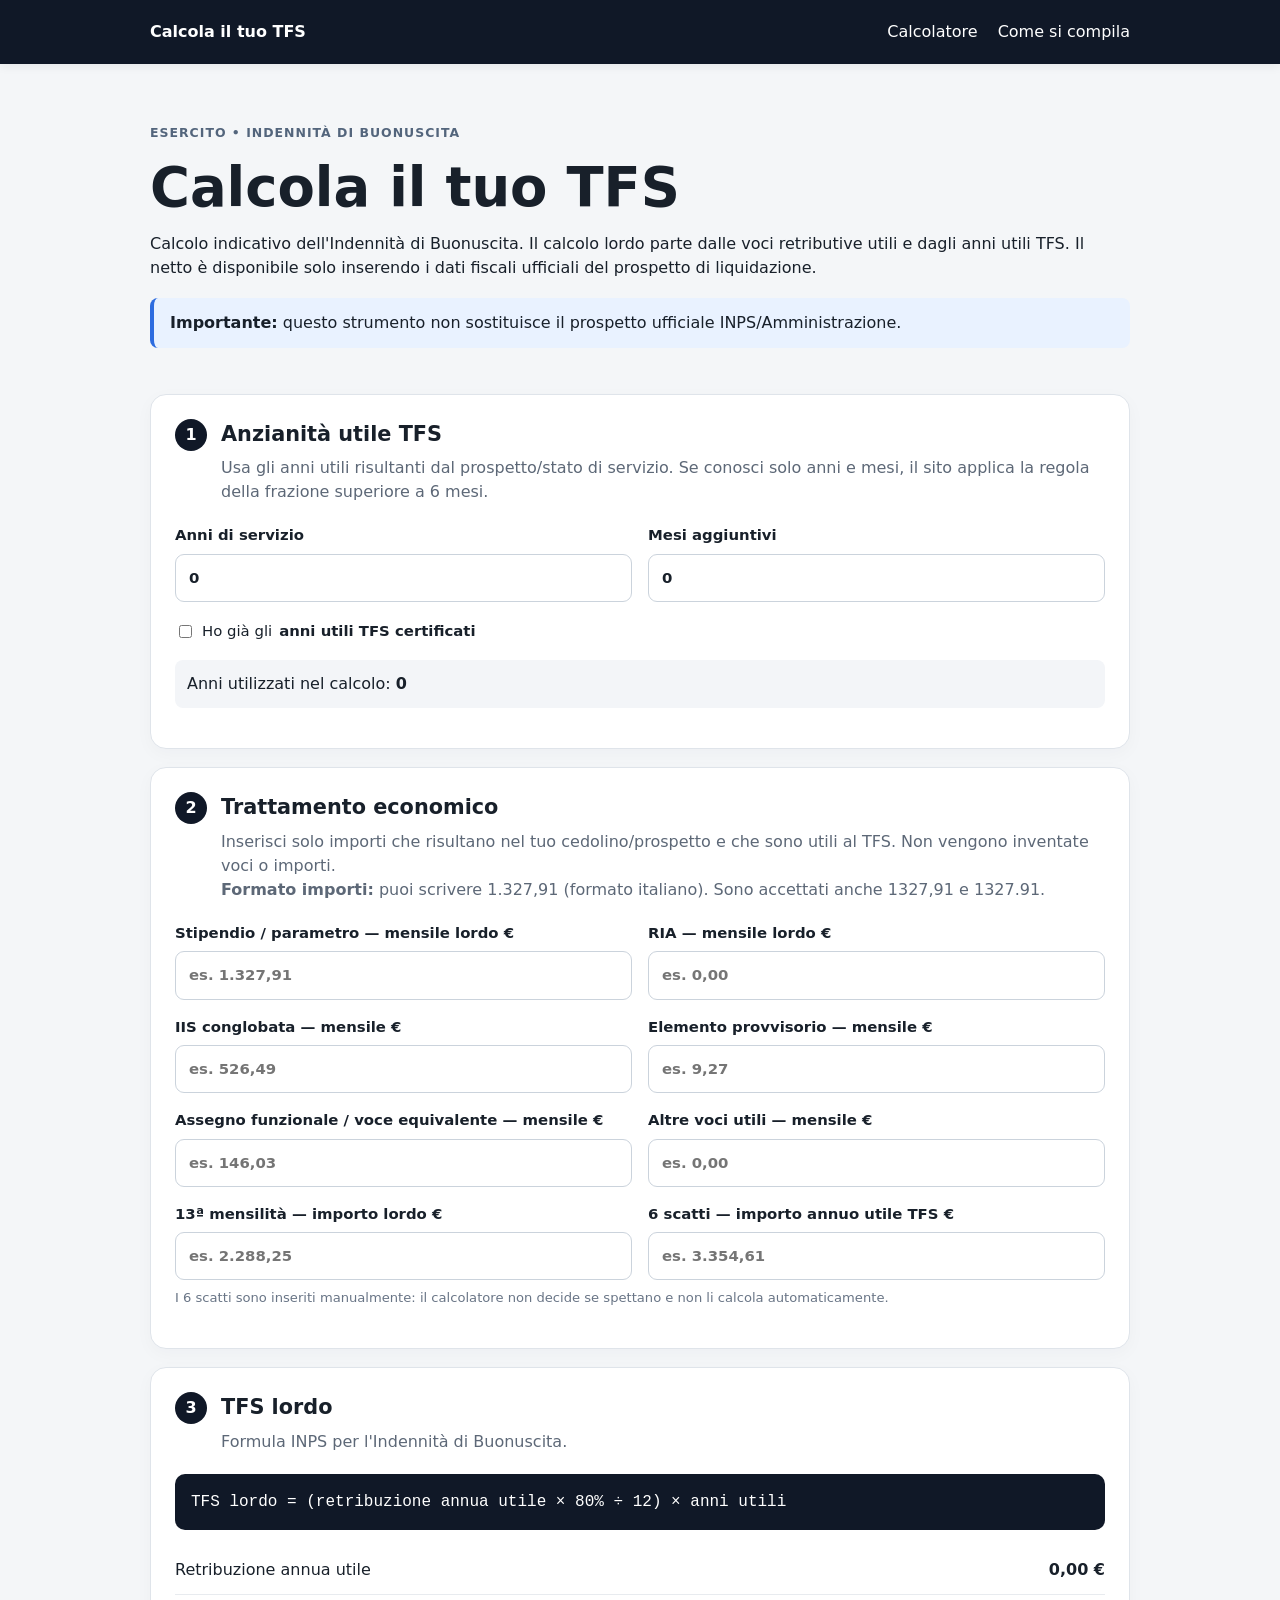
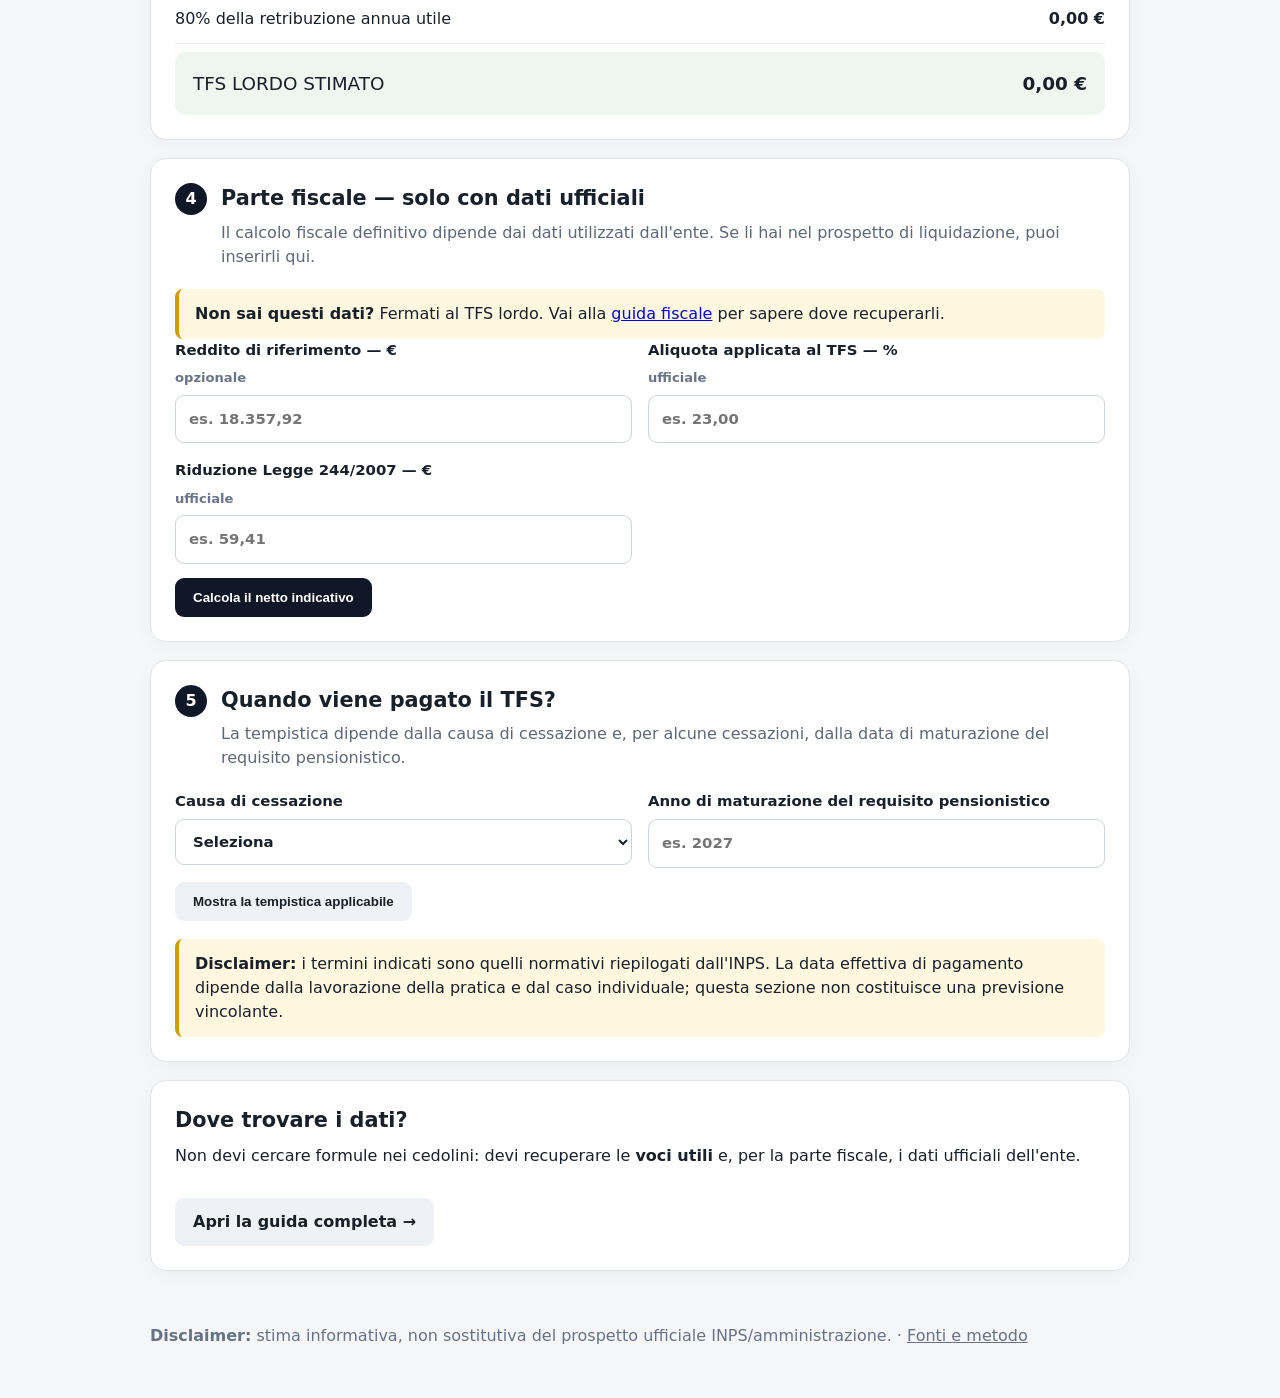
==== index.html @ 56df2dd1 "Add files via upload" ====
<!doctype html>
<html lang="it">
<head>
  <meta charset="utf-8">
  <meta name="viewport" content="width=device-width, initial-scale=1">
  <meta name="description" content="Calcolatore indicativo del TFS - Indennità di Buonuscita per il personale militare dell'Esercito Italiano.">
  <title>Calcola il tuo TFS</title>
  <link rel="stylesheet" href="css/style.css">
</head>
<body>
<header class="site-header">
  <div class="wrap">
    <a class="brand" href="index.html">Calcola il tuo TFS</a>
    <nav><a href="#calcolo">Calcolatore</a><a href="guida.html">Come si compila</a></nav>
  </div>
</header>

<main class="wrap">
  <section class="hero">
    <p class="eyebrow">Esercito • Indennità di Buonuscita</p>
    <h1>Calcola il tuo TFS</h1>
    <p>Calcolo indicativo dell'Indennità di Buonuscita. Il calcolo lordo parte dalle voci retributive utili e dagli anni utili TFS. Il netto è disponibile solo inserendo i dati fiscali ufficiali del prospetto di liquidazione.</p>
    <div class="notice"><strong>Importante:</strong> questo strumento non sostituisce il prospetto ufficiale INPS/Amministrazione.</div>
  </section>

  <section id="calcolo" class="card">
    <div class="section-title"><span>1</span><div><h2>Anzianità utile TFS</h2><p>Usa gli anni utili risultanti dal prospetto/stato di servizio. Se conosci solo anni e mesi, il sito applica la regola della frazione superiore a 6 mesi.</p></div></div>
    <div class="grid two">
      <label>Anni di servizio
        <input id="years" type="number" min="0" step="1" value="0">
      </label>
      <label>Mesi aggiuntivi
        <input id="months" type="number" min="0" max="11" step="1" value="0">
      </label>
    </div>
    <label class="check"><input id="certifiedToggle" type="checkbox"> Ho già gli <strong>anni utili TFS certificati</strong></label>
    <div id="certifiedBox" class="hidden">
      <label>Anni utili TFS certificati
        <input id="certifiedYears" type="number" min="1" step="1" placeholder="es. 27">
      </label>
    </div>
    <p class="result-line">Anni utilizzati nel calcolo: <strong id="usefulYears">0</strong></p>
  </section>

  <section class="card">
    <div class="section-title"><span>2</span><div><h2>Trattamento economico</h2><p>Inserisci solo importi che risultano nel tuo cedolino/prospetto e che sono utili al TFS. Non vengono inventate voci o importi.<br><strong>Formato importi:</strong> puoi scrivere 1.327,91 (formato italiano). Sono accettati anche 1327,91 e 1327.91.</p></div></div>
    <div class="grid two">
      <label>Stipendio / parametro — mensile lordo €
        <input id="salary" class="money-input" type="text" inputmode="decimal" autocomplete="off" value="" placeholder="es. 1.327,91">
      </label>
      <label>RIA — mensile lordo €
        <input id="ria" class="money-input" type="text" inputmode="decimal" autocomplete="off" value="" placeholder="es. 0,00">
      </label>
      <label>IIS conglobata — mensile €
        <input id="iis" class="money-input" type="text" inputmode="decimal" autocomplete="off" value="" placeholder="es. 526,49">
      </label>
      <label>Elemento provvisorio — mensile €
        <input id="temporary" class="money-input" type="text" inputmode="decimal" autocomplete="off" value="" placeholder="es. 9,27">
      </label>
      <label>Assegno funzionale / voce equivalente — mensile €
        <input id="functional" class="money-input" type="text" inputmode="decimal" autocomplete="off" value="" placeholder="es. 146,03">
      </label>
      <label>Altre voci utili — mensile €
        <input id="otherMonthly" class="money-input" type="text" inputmode="decimal" autocomplete="off" value="" placeholder="es. 0,00">
      </label>
      <label>13ª mensilità — importo lordo €
        <input id="thirteenth" class="money-input" type="text" inputmode="decimal" autocomplete="off" value="" placeholder="es. 2.288,25">
      </label>
      <label>6 scatti — importo annuo utile TFS €
        <input id="sixSteps" class="money-input" type="text" inputmode="decimal" autocomplete="off" value="" placeholder="es. 3.354,61">
      </label>
    </div>
    <p class="hint">I 6 scatti sono inseriti manualmente: il calcolatore non decide se spettano e non li calcola automaticamente.</p>
  </section>

  <section class="card calculation">
    <div class="section-title"><span>3</span><div><h2>TFS lordo</h2><p>Formula INPS per l'Indennità di Buonuscita.</p></div></div>
    <div class="formula">TFS lordo = (retribuzione annua utile × 80% ÷ 12) × anni utili</div>
    <div class="breakdown">
      <div><span>Retribuzione annua utile</span><strong id="annualUseful">€ 0,00</strong></div>
      <div><span>80% della retribuzione annua utile</span><strong id="base80">€ 0,00</strong></div>
      <div class="grand"><span>TFS LORDO STIMATO</span><strong id="grossTfs">€ 0,00</strong></div>
    </div>
  </section>

  <section class="card">
    <div class="section-title"><span>4</span><div><h2>Parte fiscale — solo con dati ufficiali</h2><p>Il calcolo fiscale definitivo dipende dai dati utilizzati dall'ente. Se li hai nel prospetto di liquidazione, puoi inserirli qui.</p></div></div>
    <div class="notice warning"><strong>Non sai questi dati?</strong> Fermati al TFS lordo. Vai alla <a href="guida.html#fiscale">guida fiscale</a> per sapere dove recuperarli.</div>
    <div class="grid two">
      <label>Reddito di riferimento — € <span class="optional">opzionale</span>
        <input id="referenceIncome" class="money-input" type="text" inputmode="decimal" autocomplete="off" placeholder="es. 18.357,92">
      </label>
      <label>Aliquota applicata al TFS — % <span class="optional">ufficiale</span>
        <input id="taxRate" type="text" inputmode="decimal" autocomplete="off" placeholder="es. 23,00">
      </label>
      <label>Riduzione Legge 244/2007 — € <span class="optional">ufficiale</span>
        <input id="law244" class="money-input" type="text" inputmode="decimal" autocomplete="off" placeholder="es. 59,41">
      </label>
    </div>
    <button id="calculateTax" class="button">Calcola il netto indicativo</button>
    <div id="taxResult" class="tax-result hidden"></div>
  </section>

  <section class="card" id="tempi">
    <div class="section-title"><span>5</span><div><h2>Quando viene pagato il TFS?</h2><p>La tempistica dipende dalla causa di cessazione e, per alcune cessazioni, dalla data di maturazione del requisito pensionistico.</p></div></div>
    <div class="grid two">
      <label>Causa di cessazione
        <select id="cessationReason">
          <option value="">Seleziona</option>
          <option value="inability_death">Inabilità / decesso</option>
          <option value="age_service">Limite di età / anzianità massima di servizio / risoluzione unilaterale per pensione anticipata</option>
          <option value="fixed_term">Scadenza contratto a tempo determinato</option>
          <option value="other">Dimissioni / licenziamento / destituzione / altri casi</option>
        </select>
      </label>
      <label>Anno di maturazione del requisito pensionistico
        <input id="pensionYear" type="number" min="1900" max="2100" step="1" placeholder="es. 2027">
      </label>
    </div>
    <button id="calculateTiming" class="button secondary">Mostra la tempistica applicabile</button>
    <div id="timingResult" class="tax-result hidden"></div>
    <div class="notice warning"><strong>Disclaimer:</strong> i termini indicati sono quelli normativi riepilogati dall'INPS. La data effettiva di pagamento dipende dalla lavorazione della pratica e dal caso individuale; questa sezione non costituisce una previsione vincolante.</div>
  </section>

  <section class="card">
    <h2>Dove trovare i dati?</h2>
    <p>Non devi cercare formule nei cedolini: devi recuperare le <strong>voci utili</strong> e, per la parte fiscale, i dati ufficiali dell'ente.</p>
    <a class="button secondary" href="guida.html">Apri la guida completa →</a>
  </section>
</main>

<footer><div class="wrap"><strong>Disclaimer:</strong> stima informativa, non sostitutiva del prospetto ufficiale INPS/amministrazione. · <a href="guida.html">Fonti e metodo</a></div></footer>
<script src="js/app.js"></script>
</body>
</html>
---- css/style.css ----
*{box-sizing:border-box}body{margin:0;font-family:Inter,system-ui,-apple-system,BlinkMacSystemFont,"Segoe UI",sans-serif;background:#f4f6f8;color:#18202a;line-height:1.5}.wrap{width:min(100% - 32px,980px);margin:auto}.site-header{background:#101827;color:#fff;position:sticky;top:0;z-index:10;box-shadow:0 2px 10px #0001}.site-header .wrap{display:flex;justify-content:space-between;align-items:center;min-height:64px}.brand{font-weight:800;color:#fff;text-decoration:none}.site-header nav{display:flex;gap:20px}.site-header a{color:#fff;text-decoration:none}.hero{padding:52px 0 28px}.hero.compact{padding-bottom:20px}.eyebrow{text-transform:uppercase;letter-spacing:.08em;font-size:.78rem;font-weight:800;color:#53657c}h1{font-size:clamp(2rem,6vw,3.4rem);line-height:1.05;margin:.3rem 0 1rem}h2{margin:0 0 .4rem;font-size:1.3rem}p{margin:.5rem 0 1rem}.notice{background:#e9f2ff;border-left:4px solid #2d6cdf;padding:13px 16px;border-radius:8px;margin-top:18px}.notice.warning{background:#fff7df;border-left-color:#d39b00}.card{background:#fff;border:1px solid #dfe4ea;border-radius:16px;padding:24px;margin:18px 0;box-shadow:0 5px 18px #17203308}.section-title{display:flex;gap:14px;align-items:flex-start;margin-bottom:20px}.section-title>span{display:grid;place-items:center;width:32px;height:32px;border-radius:50%;background:#101827;color:#fff;font-weight:800;flex:0 0 auto}.section-title p{color:#5d6877;margin:0}.grid{display:grid;gap:16px}.grid.two{grid-template-columns:repeat(2,minmax(0,1fr))}@media(max-width:680px){.grid.two{grid-template-columns:1fr}.site-header nav{gap:10px;font-size:.9rem}.card{padding:18px}}label{display:flex;flex-direction:column;gap:7px;font-weight:700;font-size:.93rem}input{width:100%;padding:12px 13px;border:1px solid #cbd3dc;border-radius:9px;font:inherit;background:#fff;color:#18202a}input:focus{outline:2px solid #8eb6ff;border-color:#4c82e8}.check{flex-direction:row;align-items:center;margin:18px 0;font-weight:500}.check input{width:auto}.hidden{display:none}.result-line{background:#f3f5f8;padding:12px;border-radius:8px}.hint,.optional{font-size:.82rem;color:#697586}.formula{font-family:ui-monospace,SFMono-Regular,Menlo,monospace;background:#101827;color:#fff;border-radius:10px;padding:16px;margin:16px 0;overflow:auto}.breakdown>div{display:flex;justify-content:space-between;gap:20px;padding:12px 0;border-bottom:1px solid #e8ebef}.breakdown .grand{font-size:1.15rem;border-bottom:0;margin-top:8px;padding:18px;background:#eef6ef;border-radius:10px}.button{display:inline-block;border:0;border-radius:9px;background:#101827;color:#fff;padding:12px 18px;font-weight:800;cursor:pointer;text-decoration:none;margin-top:14px}.button.secondary{background:#eef1f5;color:#18202a}.tax-result{margin-top:20px;border:1px solid #cfd8e3;border-radius:12px;padding:18px;background:#f8fafc}.tax-result .net{font-size:1.5rem;font-weight:900;margin-top:10px}.table-wrap{overflow-x:auto}table{width:100%;border-collapse:collapse;margin:15px 0}th,td{text-align:left;padding:11px;border-bottom:1px solid #e4e8ed;vertical-align:top}th{background:#f4f6f8}li{margin:.45rem 0}.sources a{overflow-wrap:anywhere}footer{padding:35px 0 50px;color:#667384}footer a{color:inherit}

select{width:100%;padding:12px 13px;border:1px solid #cbd3dc;border-radius:9px;font:inherit;background:#fff;color:#18202a}select:focus{outline:2px solid #8eb6ff;border-color:#4c82e8}
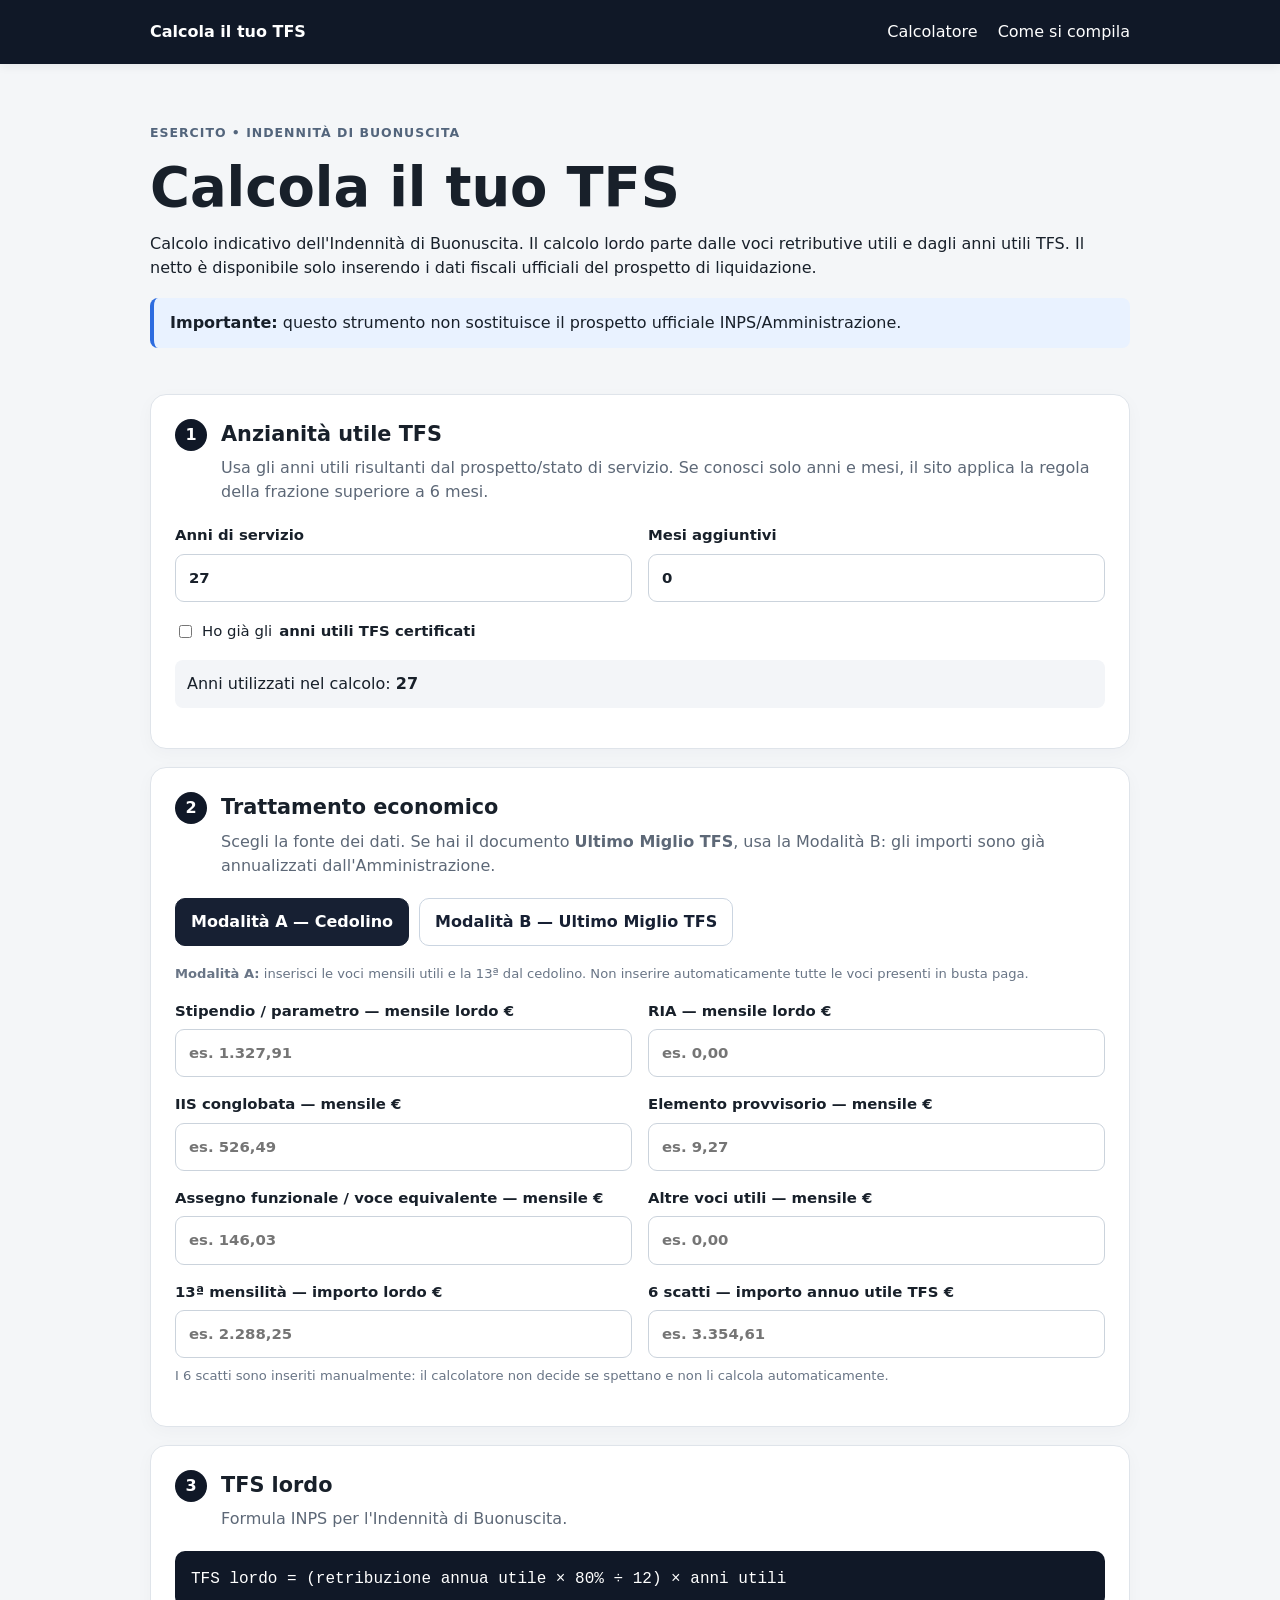
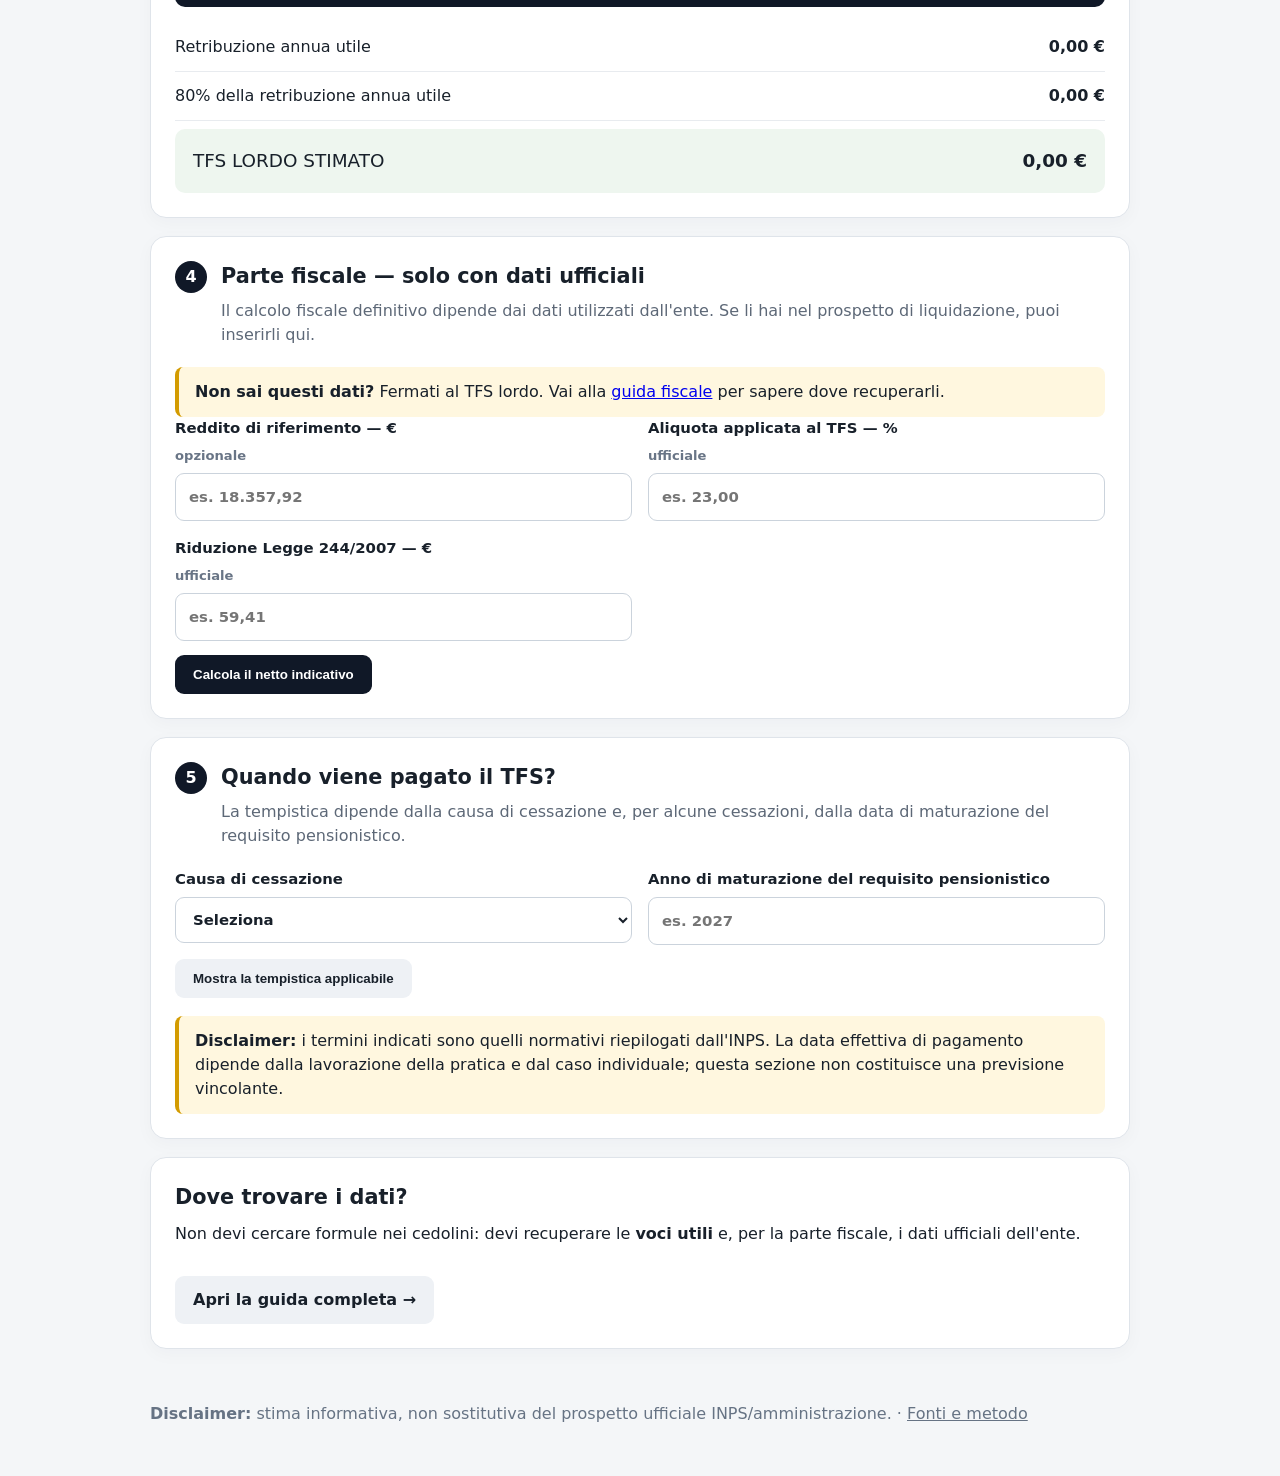
==== commit d96ebc4d: "Add files via upload" ====
--- a/index.html
+++ b/index.html
@@ -27,7 +27,7 @@
     <div class="section-title"><span>1</span><div><h2>Anzianità utile TFS</h2><p>Usa gli anni utili risultanti dal prospetto/stato di servizio. Se conosci solo anni e mesi, il sito applica la regola della frazione superiore a 6 mesi.</p></div></div>
     <div class="grid two">
       <label>Anni di servizio
-        <input id="years" type="number" min="0" step="1" value="0">
+        <input id="years" type="number" min="0" step="1" value="27">
       </label>
       <label>Mesi aggiuntivi
         <input id="months" type="number" min="0" max="11" step="1" value="0">
@@ -43,34 +43,65 @@
   </section>
 
   <section class="card">
-    <div class="section-title"><span>2</span><div><h2>Trattamento economico</h2><p>Inserisci solo importi che risultano nel tuo cedolino/prospetto e che sono utili al TFS. Non vengono inventate voci o importi.<br><strong>Formato importi:</strong> puoi scrivere 1.327,91 (formato italiano). Sono accettati anche 1327,91 e 1327.91.</p></div></div>
-    <div class="grid two">
-      <label>Stipendio / parametro — mensile lordo €
-        <input id="salary" class="money-input" type="text" inputmode="decimal" autocomplete="off" value="" placeholder="es. 1.327,91">
-      </label>
-      <label>RIA — mensile lordo €
-        <input id="ria" class="money-input" type="text" inputmode="decimal" autocomplete="off" value="" placeholder="es. 0,00">
-      </label>
-      <label>IIS conglobata — mensile €
-        <input id="iis" class="money-input" type="text" inputmode="decimal" autocomplete="off" value="" placeholder="es. 526,49">
-      </label>
-      <label>Elemento provvisorio — mensile €
-        <input id="temporary" class="money-input" type="text" inputmode="decimal" autocomplete="off" value="" placeholder="es. 9,27">
-      </label>
-      <label>Assegno funzionale / voce equivalente — mensile €
-        <input id="functional" class="money-input" type="text" inputmode="decimal" autocomplete="off" value="" placeholder="es. 146,03">
-      </label>
-      <label>Altre voci utili — mensile €
-        <input id="otherMonthly" class="money-input" type="text" inputmode="decimal" autocomplete="off" value="" placeholder="es. 0,00">
-      </label>
-      <label>13ª mensilità — importo lordo €
-        <input id="thirteenth" class="money-input" type="text" inputmode="decimal" autocomplete="off" value="" placeholder="es. 2.288,25">
-      </label>
-      <label>6 scatti — importo annuo utile TFS €
-        <input id="sixSteps" class="money-input" type="text" inputmode="decimal" autocomplete="off" value="" placeholder="es. 3.354,61">
-      </label>
+    <div class="section-title"><span>2</span><div><h2>Trattamento economico</h2><p>Scegli la fonte dei dati. Se hai il documento <strong>Ultimo Miglio TFS</strong>, usa la Modalità B: gli importi sono già annualizzati dall'Amministrazione.</p></div></div>
+
+    <div class="mode-switch" role="group" aria-label="Modalità di inserimento">
+      <button type="button" id="modeCedolino" class="mode-button active">Modalità A — Cedolino</button>
+      <button type="button" id="modeUltimoMiglio" class="mode-button">Modalità B — Ultimo Miglio TFS</button>
     </div>
-    <p class="hint">I 6 scatti sono inseriti manualmente: il calcolatore non decide se spettano e non li calcola automaticamente.</p>
+
+    <div id="modeA">
+      <p class="hint"><strong>Modalità A:</strong> inserisci le voci mensili utili e la 13ª dal cedolino. Non inserire automaticamente tutte le voci presenti in busta paga.</p>
+      <div class="grid two">
+        <label>Stipendio / parametro — mensile lordo €
+          <input id="salary" class="money-input" type="text" inputmode="decimal" autocomplete="off" value="" placeholder="es. 1.327,91">
+        </label>
+        <label>RIA — mensile lordo €
+          <input id="ria" class="money-input" type="text" inputmode="decimal" autocomplete="off" value="" placeholder="es. 0,00">
+        </label>
+        <label>IIS conglobata — mensile €
+          <input id="iis" class="money-input" type="text" inputmode="decimal" autocomplete="off" value="" placeholder="es. 526,49">
+        </label>
+        <label>Elemento provvisorio — mensile €
+          <input id="temporary" class="money-input" type="text" inputmode="decimal" autocomplete="off" value="" placeholder="es. 9,27">
+        </label>
+        <label>Assegno funzionale / voce equivalente — mensile €
+          <input id="functional" class="money-input" type="text" inputmode="decimal" autocomplete="off" value="" placeholder="es. 146,03">
+        </label>
+        <label>Altre voci utili — mensile €
+          <input id="otherMonthly" class="money-input" type="text" inputmode="decimal" autocomplete="off" value="" placeholder="es. 0,00">
+        </label>
+        <label>13ª mensilità — importo lordo €
+          <input id="thirteenth" class="money-input" type="text" inputmode="decimal" autocomplete="off" value="" placeholder="es. 2.288,25">
+        </label>
+        <label>6 scatti — importo annuo utile TFS €
+          <input id="sixSteps" class="money-input" type="text" inputmode="decimal" autocomplete="off" value="" placeholder="es. 3.354,61">
+        </label>
+      </div>
+      <p class="hint">I 6 scatti sono inseriti manualmente: il calcolatore non decide se spettano e non li calcola automaticamente.</p>
+    </div>
+
+    <div id="modeB" class="hidden">
+      <div class="notice"><strong>Modalità B — Ultimo Miglio TFS:</strong> usa gli importi annualizzati riportati nel documento INPS/Amministrazione. Per il personale statale ex ENPAS, la procedura INPS acquisisce la retribuzione utile <strong>senza la tredicesima</strong> e il gestionale TFS la calcola automaticamente.</div>
+      <div class="grid two">
+        <label>Trattamento stipendiale art. 2 — annuo €
+          <input id="umSalary" class="money-input" type="text" inputmode="decimal" autocomplete="off" placeholder="es. 22.252,73">
+        </label>
+        <label>Anticipazione benefici futuri art. 1 — annuo €
+          <input id="umBenefits" class="money-input" type="text" inputmode="decimal" autocomplete="off" placeholder="es. 111,26">
+        </label>
+        <label>Assegno funzionale DPR 52/2009 art. 8 — annuo €
+          <input id="umFunctional" class="money-input" type="text" inputmode="decimal" autocomplete="off" placeholder="es. 1.740,40">
+        </label>
+        <label>Altre voci utili TFS — annue €
+          <input id="umOther" class="money-input" type="text" inputmode="decimal" autocomplete="off" placeholder="es. 0,00">
+        </label>
+        <label>6 scatti — importo annuo utile TFS €
+          <input id="umSixSteps" class="money-input" type="text" inputmode="decimal" autocomplete="off" placeholder="es. 0,00">
+        </label>
+      </div>
+      <p class="hint">La 13ª non va inserita qui se stai copiando un Ultimo Miglio ex ENPAS: il sistema INPS la considera separatamente. Il calcolatore la stima come 1/12 del “Trattamento stipendiale art. 2” per rendere leggibile il calcolo; il dato ufficiale di liquidazione resta prevalente.</p>
+    </div>
   </section>
 
   <section class="card calculation">
--- a/css/style.css
+++ b/css/style.css
@@ -1,3 +1,8 @@
 *{box-sizing:border-box}body{margin:0;font-family:Inter,system-ui,-apple-system,BlinkMacSystemFont,"Segoe UI",sans-serif;background:#f4f6f8;color:#18202a;line-height:1.5}.wrap{width:min(100% - 32px,980px);margin:auto}.site-header{background:#101827;color:#fff;position:sticky;top:0;z-index:10;box-shadow:0 2px 10px #0001}.site-header .wrap{display:flex;justify-content:space-between;align-items:center;min-height:64px}.brand{font-weight:800;color:#fff;text-decoration:none}.site-header nav{display:flex;gap:20px}.site-header a{color:#fff;text-decoration:none}.hero{padding:52px 0 28px}.hero.compact{padding-bottom:20px}.eyebrow{text-transform:uppercase;letter-spacing:.08em;font-size:.78rem;font-weight:800;color:#53657c}h1{font-size:clamp(2rem,6vw,3.4rem);line-height:1.05;margin:.3rem 0 1rem}h2{margin:0 0 .4rem;font-size:1.3rem}p{margin:.5rem 0 1rem}.notice{background:#e9f2ff;border-left:4px solid #2d6cdf;padding:13px 16px;border-radius:8px;margin-top:18px}.notice.warning{background:#fff7df;border-left-color:#d39b00}.card{background:#fff;border:1px solid #dfe4ea;border-radius:16px;padding:24px;margin:18px 0;box-shadow:0 5px 18px #17203308}.section-title{display:flex;gap:14px;align-items:flex-start;margin-bottom:20px}.section-title>span{display:grid;place-items:center;width:32px;height:32px;border-radius:50%;background:#101827;color:#fff;font-weight:800;flex:0 0 auto}.section-title p{color:#5d6877;margin:0}.grid{display:grid;gap:16px}.grid.two{grid-template-columns:repeat(2,minmax(0,1fr))}@media(max-width:680px){.grid.two{grid-template-columns:1fr}.site-header nav{gap:10px;font-size:.9rem}.card{padding:18px}}label{display:flex;flex-direction:column;gap:7px;font-weight:700;font-size:.93rem}input{width:100%;padding:12px 13px;border:1px solid #cbd3dc;border-radius:9px;font:inherit;background:#fff;color:#18202a}input:focus{outline:2px solid #8eb6ff;border-color:#4c82e8}.check{flex-direction:row;align-items:center;margin:18px 0;font-weight:500}.check input{width:auto}.hidden{display:none}.result-line{background:#f3f5f8;padding:12px;border-radius:8px}.hint,.optional{font-size:.82rem;color:#697586}.formula{font-family:ui-monospace,SFMono-Regular,Menlo,monospace;background:#101827;color:#fff;border-radius:10px;padding:16px;margin:16px 0;overflow:auto}.breakdown>div{display:flex;justify-content:space-between;gap:20px;padding:12px 0;border-bottom:1px solid #e8ebef}.breakdown .grand{font-size:1.15rem;border-bottom:0;margin-top:8px;padding:18px;background:#eef6ef;border-radius:10px}.button{display:inline-block;border:0;border-radius:9px;background:#101827;color:#fff;padding:12px 18px;font-weight:800;cursor:pointer;text-decoration:none;margin-top:14px}.button.secondary{background:#eef1f5;color:#18202a}.tax-result{margin-top:20px;border:1px solid #cfd8e3;border-radius:12px;padding:18px;background:#f8fafc}.tax-result .net{font-size:1.5rem;font-weight:900;margin-top:10px}.table-wrap{overflow-x:auto}table{width:100%;border-collapse:collapse;margin:15px 0}th,td{text-align:left;padding:11px;border-bottom:1px solid #e4e8ed;vertical-align:top}th{background:#f4f6f8}li{margin:.45rem 0}.sources a{overflow-wrap:anywhere}footer{padding:35px 0 50px;color:#667384}footer a{color:inherit}
 
 select{width:100%;padding:12px 13px;border:1px solid #cbd3dc;border-radius:9px;font:inherit;background:#fff;color:#18202a}select:focus{outline:2px solid #8eb6ff;border-color:#4c82e8}
+
+.mode-switch{display:flex;gap:10px;flex-wrap:wrap;margin:0 0 18px}
+.mode-button{border:1px solid #cbd5e1;background:#fff;color:#172033;border-radius:10px;padding:11px 15px;font:inherit;font-weight:700;cursor:pointer}
+.mode-button.active{background:#172033;color:#fff;border-color:#172033}
+.mode-button:hover{filter:brightness(.97)}
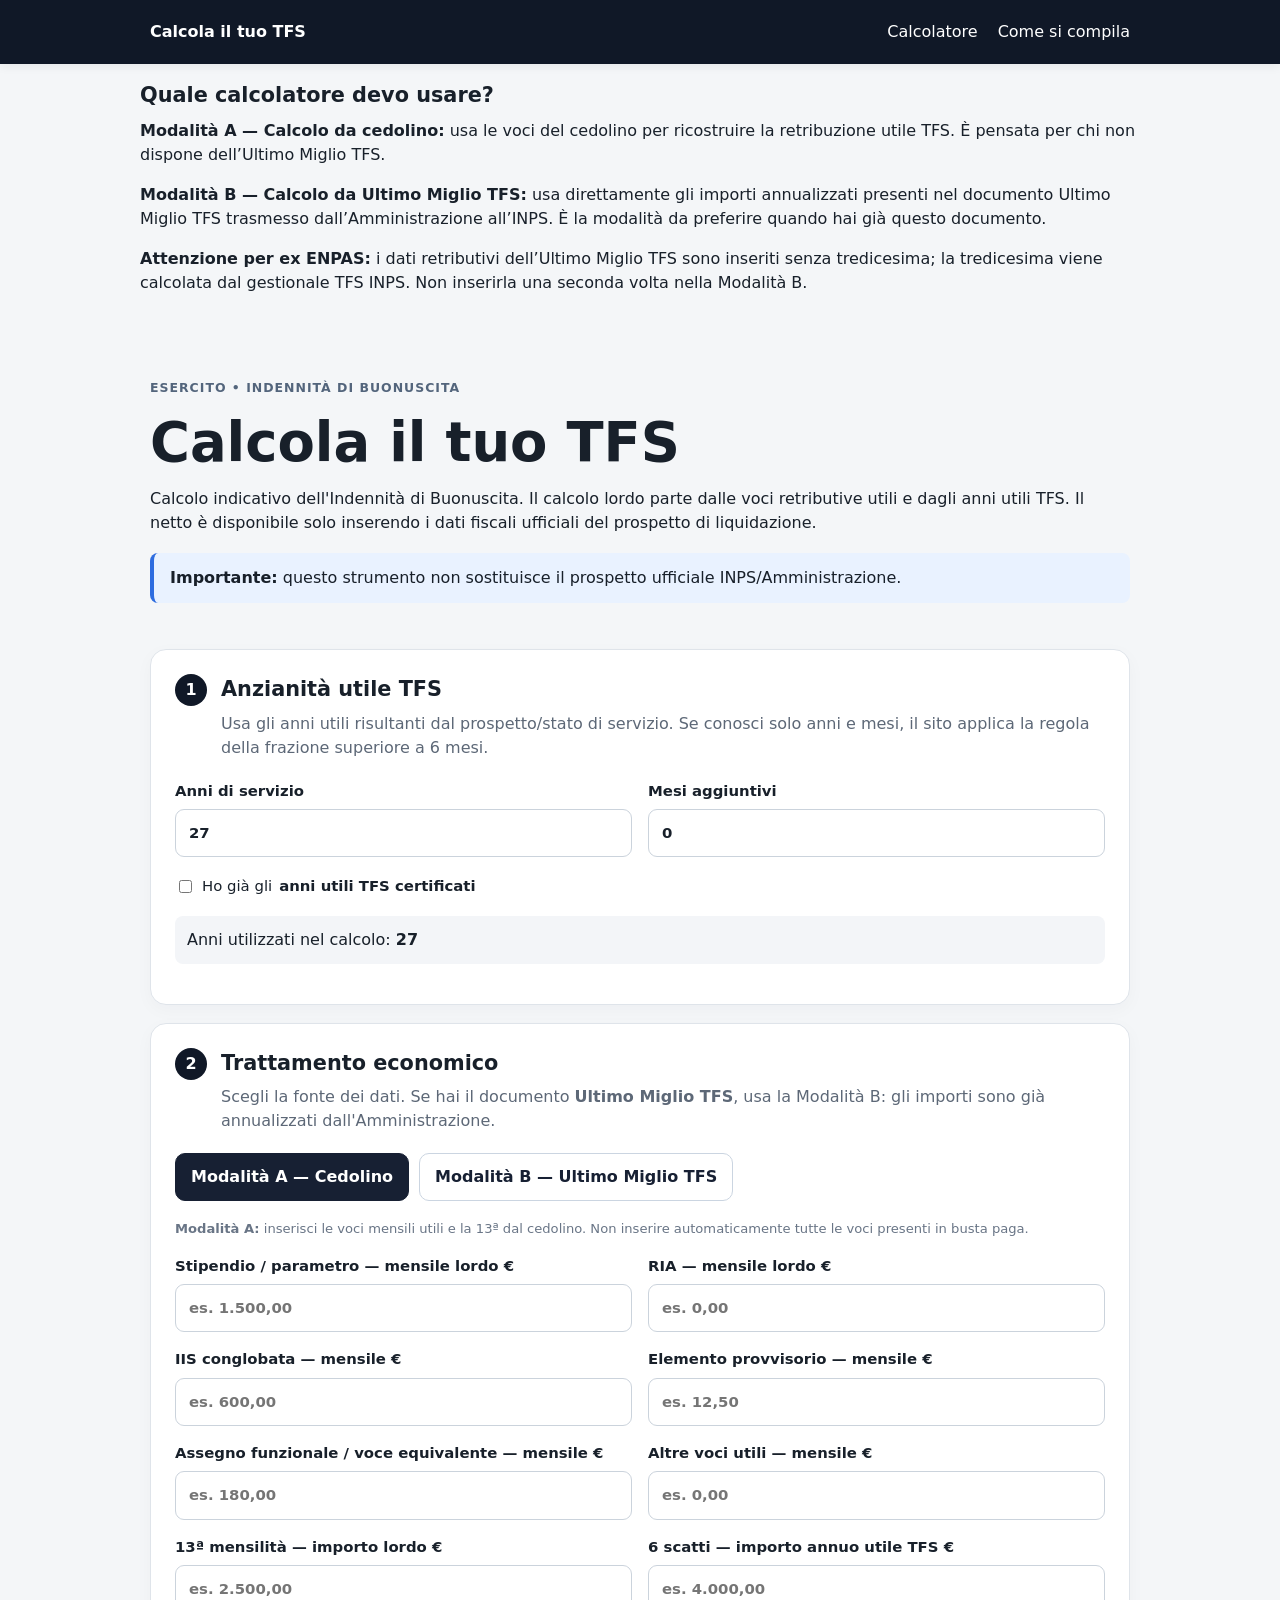
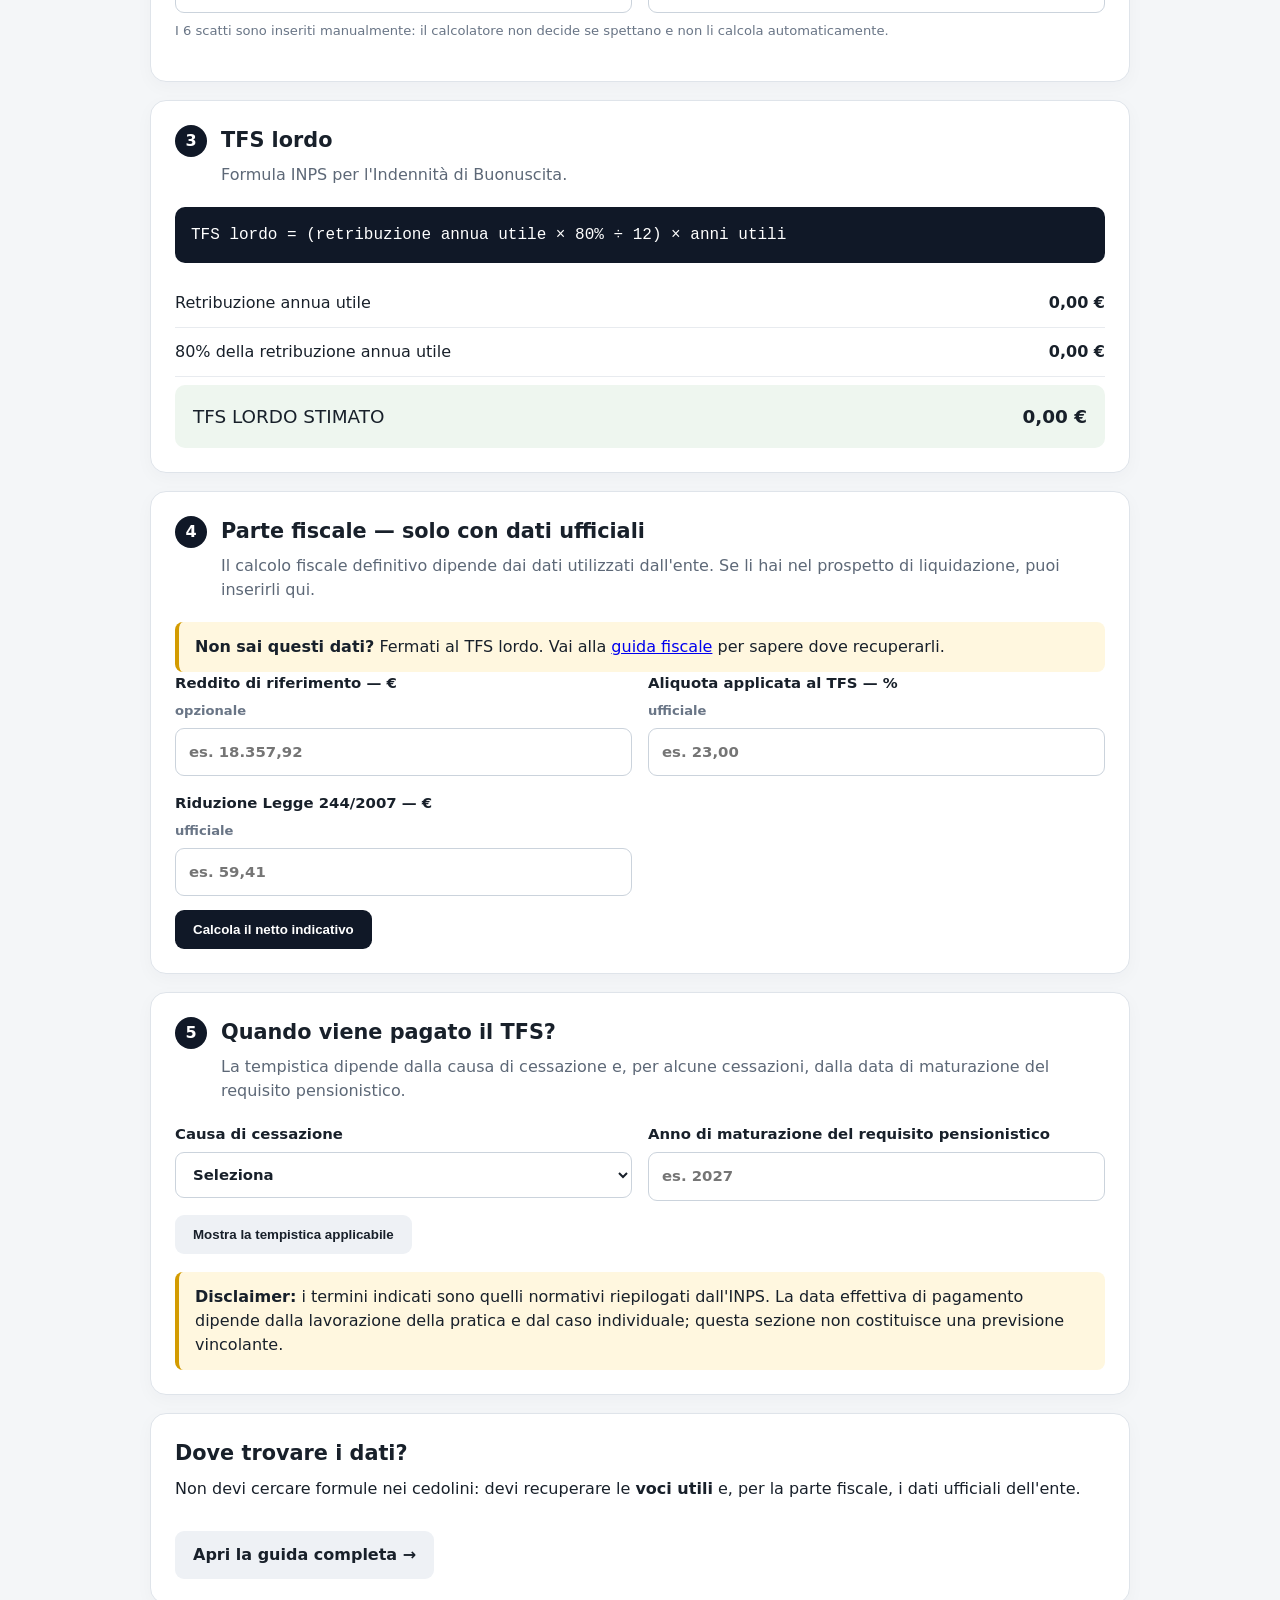
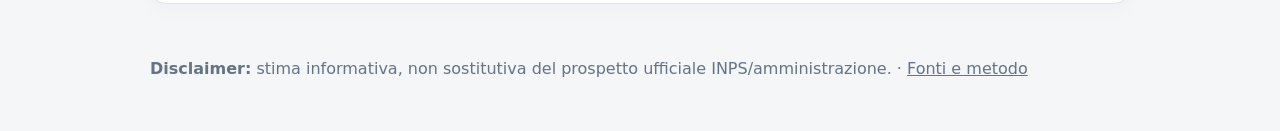
==== commit 861028e8: "Add files via upload" ====
--- a/index.html
+++ b/index.html
@@ -15,6 +15,12 @@
   </div>
 </header>
 
+<section class="info-box" style="margin:1rem auto 1.5rem; max-width:1000px;">
+  <h2>Quale calcolatore devo usare?</h2>
+  <p><strong>Modalità A — Calcolo da cedolino:</strong> usa le voci del cedolino per ricostruire la retribuzione utile TFS. È pensata per chi non dispone dell’Ultimo Miglio TFS.</p>
+  <p><strong>Modalità B — Calcolo da Ultimo Miglio TFS:</strong> usa direttamente gli importi annualizzati presenti nel documento Ultimo Miglio TFS trasmesso dall’Amministrazione all’INPS. È la modalità da preferire quando hai già questo documento.</p>
+  <p><strong>Attenzione per ex ENPAS:</strong> i dati retributivi dell’Ultimo Miglio TFS sono inseriti senza tredicesima; la tredicesima viene calcolata dal gestionale TFS INPS. Non inserirla una seconda volta nella Modalità B.</p>
+</section>
 <main class="wrap">
   <section class="hero">
     <p class="eyebrow">Esercito • Indennità di Buonuscita</p>
@@ -54,28 +60,28 @@
       <p class="hint"><strong>Modalità A:</strong> inserisci le voci mensili utili e la 13ª dal cedolino. Non inserire automaticamente tutte le voci presenti in busta paga.</p>
       <div class="grid two">
         <label>Stipendio / parametro — mensile lordo €
-          <input id="salary" class="money-input" type="text" inputmode="decimal" autocomplete="off" value="" placeholder="es. 1.327,91">
+          <input id="salary" class="money-input" type="text" inputmode="decimal" autocomplete="off" value="" placeholder="es. 1.500,00">
         </label>
         <label>RIA — mensile lordo €
           <input id="ria" class="money-input" type="text" inputmode="decimal" autocomplete="off" value="" placeholder="es. 0,00">
         </label>
         <label>IIS conglobata — mensile €
-          <input id="iis" class="money-input" type="text" inputmode="decimal" autocomplete="off" value="" placeholder="es. 526,49">
+          <input id="iis" class="money-input" type="text" inputmode="decimal" autocomplete="off" value="" placeholder="es. 600,00">
         </label>
         <label>Elemento provvisorio — mensile €
-          <input id="temporary" class="money-input" type="text" inputmode="decimal" autocomplete="off" value="" placeholder="es. 9,27">
+          <input id="temporary" class="money-input" type="text" inputmode="decimal" autocomplete="off" value="" placeholder="es. 12,50">
         </label>
         <label>Assegno funzionale / voce equivalente — mensile €
-          <input id="functional" class="money-input" type="text" inputmode="decimal" autocomplete="off" value="" placeholder="es. 146,03">
+          <input id="functional" class="money-input" type="text" inputmode="decimal" autocomplete="off" value="" placeholder="es. 180,00">
         </label>
         <label>Altre voci utili — mensile €
           <input id="otherMonthly" class="money-input" type="text" inputmode="decimal" autocomplete="off" value="" placeholder="es. 0,00">
         </label>
         <label>13ª mensilità — importo lordo €
-          <input id="thirteenth" class="money-input" type="text" inputmode="decimal" autocomplete="off" value="" placeholder="es. 2.288,25">
+          <input id="thirteenth" class="money-input" type="text" inputmode="decimal" autocomplete="off" value="" placeholder="es. 2.500,00">
         </label>
         <label>6 scatti — importo annuo utile TFS €
-          <input id="sixSteps" class="money-input" type="text" inputmode="decimal" autocomplete="off" value="" placeholder="es. 3.354,61">
+          <input id="sixSteps" class="money-input" type="text" inputmode="decimal" autocomplete="off" value="" placeholder="es. 4.000,00">
         </label>
       </div>
       <p class="hint">I 6 scatti sono inseriti manualmente: il calcolatore non decide se spettano e non li calcola automaticamente.</p>
@@ -85,13 +91,13 @@
       <div class="notice"><strong>Modalità B — Ultimo Miglio TFS:</strong> usa gli importi annualizzati riportati nel documento INPS/Amministrazione. Per il personale statale ex ENPAS, la procedura INPS acquisisce la retribuzione utile <strong>senza la tredicesima</strong> e il gestionale TFS la calcola automaticamente.</div>
       <div class="grid two">
         <label>Trattamento stipendiale art. 2 — annuo €
-          <input id="umSalary" class="money-input" type="text" inputmode="decimal" autocomplete="off" placeholder="es. 22.252,73">
+          <input id="umSalary" class="money-input" type="text" inputmode="decimal" autocomplete="off" placeholder="es. 24.000,00">
         </label>
         <label>Anticipazione benefici futuri art. 1 — annuo €
-          <input id="umBenefits" class="money-input" type="text" inputmode="decimal" autocomplete="off" placeholder="es. 111,26">
+          <input id="umBenefits" class="money-input" type="text" inputmode="decimal" autocomplete="off" placeholder="es. 150,00">
         </label>
         <label>Assegno funzionale DPR 52/2009 art. 8 — annuo €
-          <input id="umFunctional" class="money-input" type="text" inputmode="decimal" autocomplete="off" placeholder="es. 1.740,40">
+          <input id="umFunctional" class="money-input" type="text" inputmode="decimal" autocomplete="off" placeholder="es. 1.800,00">
         </label>
         <label>Altre voci utili TFS — annue €
           <input id="umOther" class="money-input" type="text" inputmode="decimal" autocomplete="off" placeholder="es. 0,00">
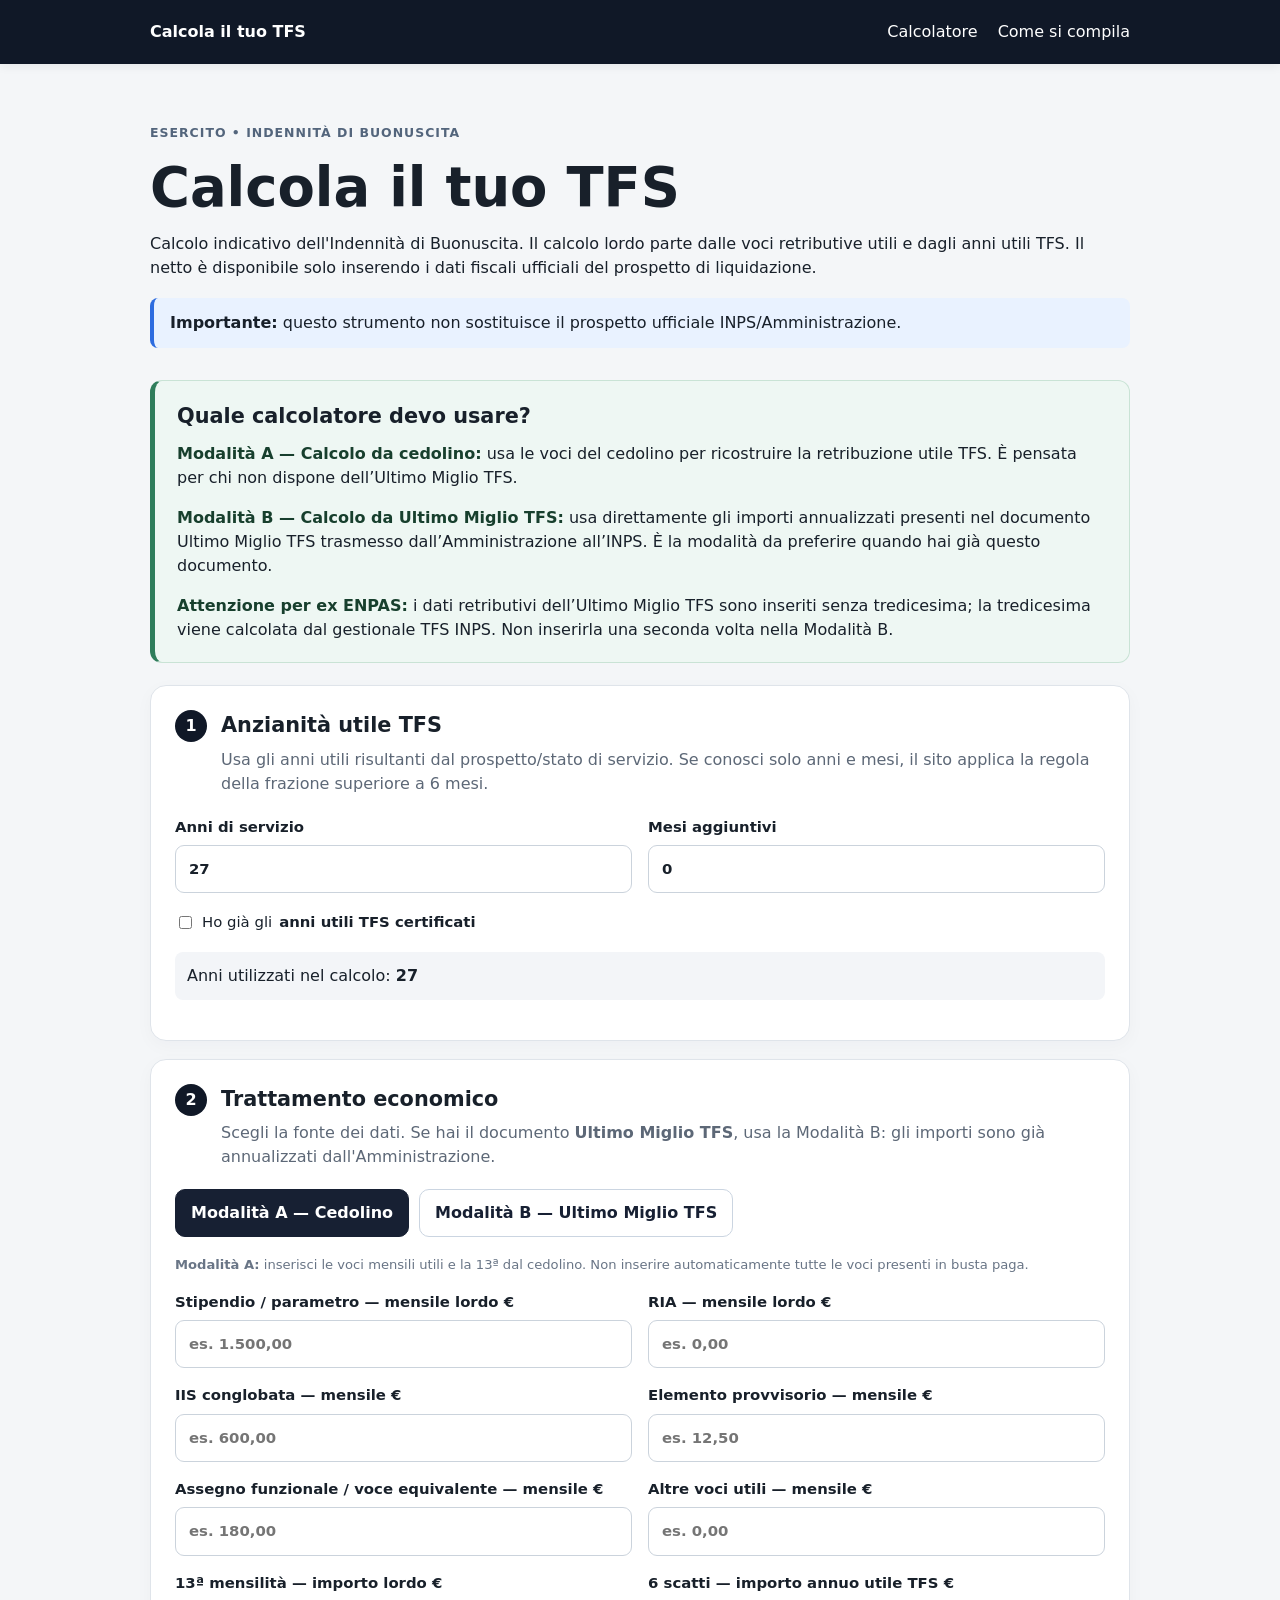
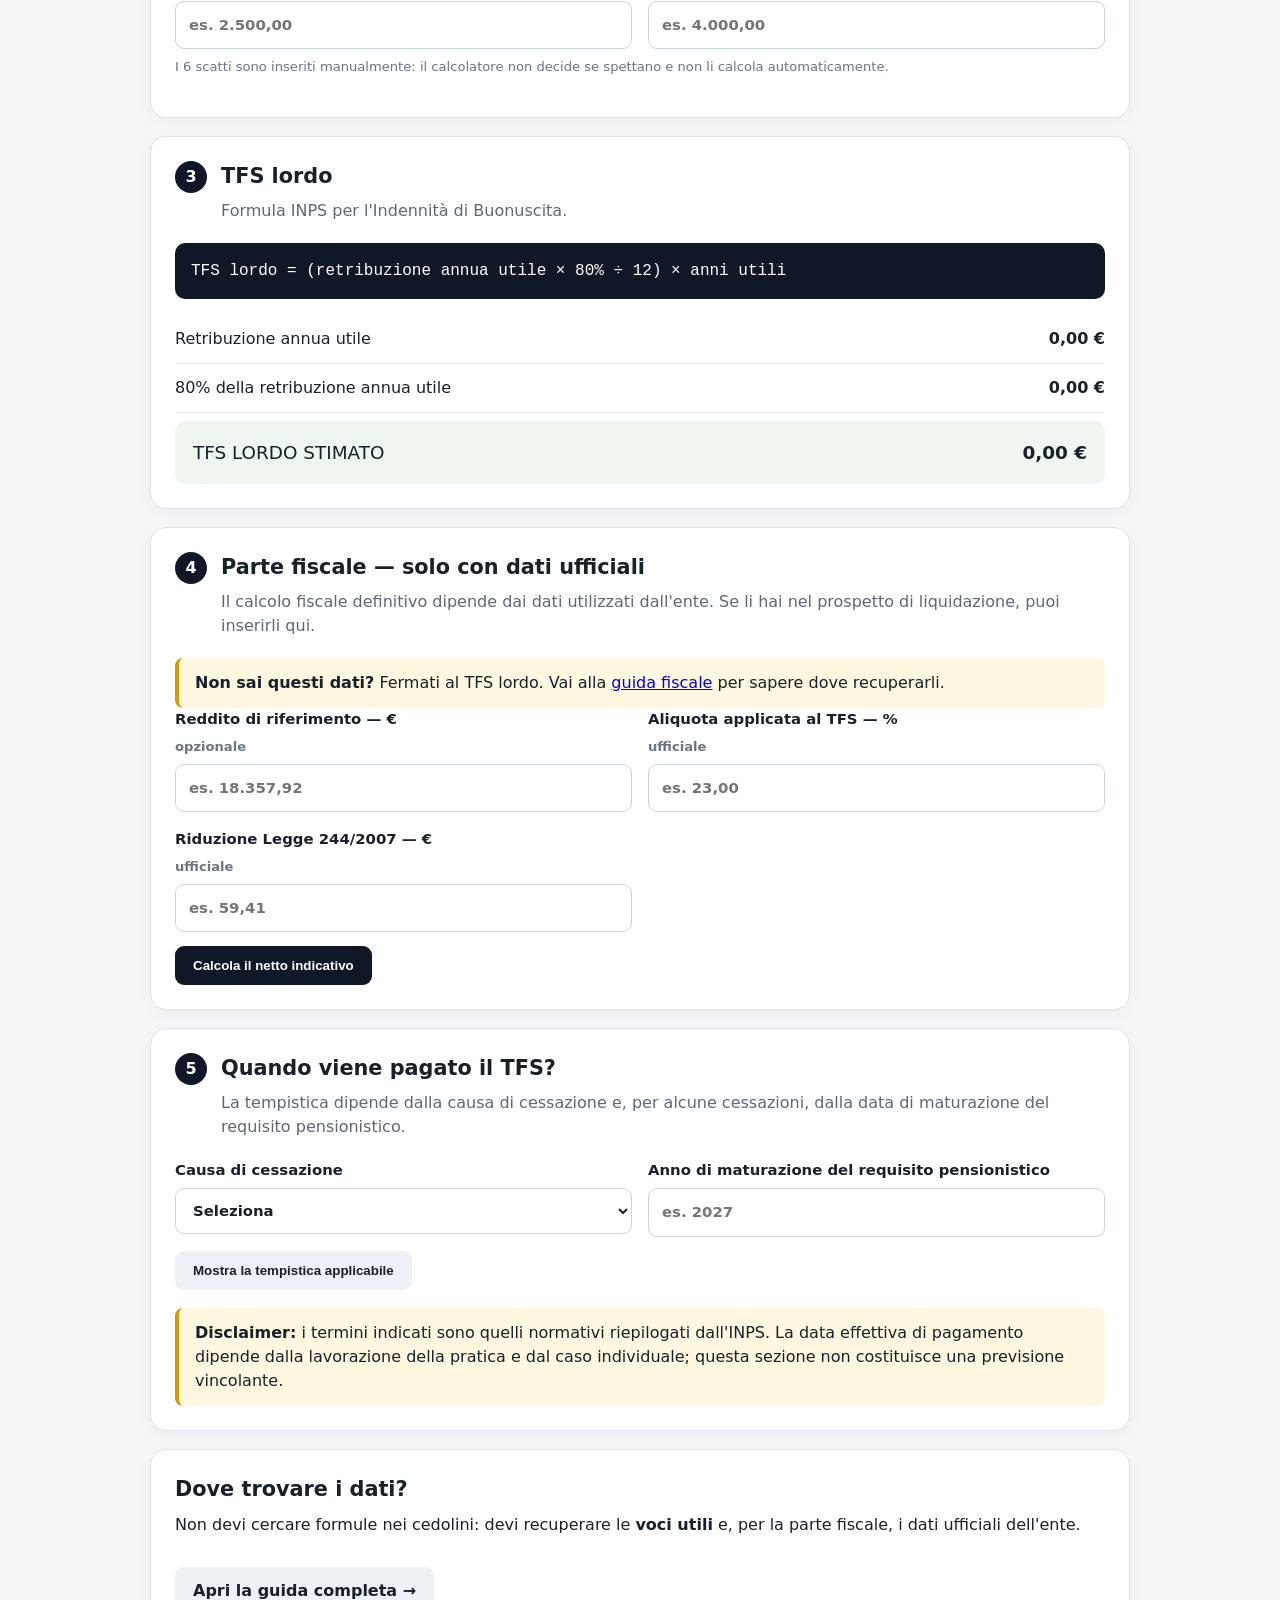
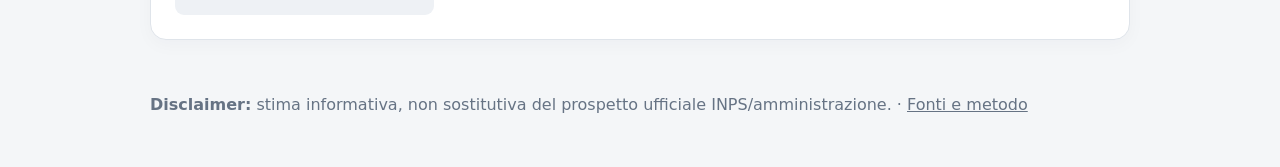
==== commit 3ea390e4: "Add files via upload" ====
--- a/index.html
+++ b/index.html
@@ -15,18 +15,19 @@
   </div>
 </header>
 
-<section class="info-box" style="margin:1rem auto 1.5rem; max-width:1000px;">
-  <h2>Quale calcolatore devo usare?</h2>
-  <p><strong>Modalità A — Calcolo da cedolino:</strong> usa le voci del cedolino per ricostruire la retribuzione utile TFS. È pensata per chi non dispone dell’Ultimo Miglio TFS.</p>
-  <p><strong>Modalità B — Calcolo da Ultimo Miglio TFS:</strong> usa direttamente gli importi annualizzati presenti nel documento Ultimo Miglio TFS trasmesso dall’Amministrazione all’INPS. È la modalità da preferire quando hai già questo documento.</p>
-  <p><strong>Attenzione per ex ENPAS:</strong> i dati retributivi dell’Ultimo Miglio TFS sono inseriti senza tredicesima; la tredicesima viene calcolata dal gestionale TFS INPS. Non inserirla una seconda volta nella Modalità B.</p>
-</section>
 <main class="wrap">
   <section class="hero">
     <p class="eyebrow">Esercito • Indennità di Buonuscita</p>
     <h1>Calcola il tuo TFS</h1>
     <p>Calcolo indicativo dell'Indennità di Buonuscita. Il calcolo lordo parte dalle voci retributive utili e dagli anni utili TFS. Il netto è disponibile solo inserendo i dati fiscali ufficiali del prospetto di liquidazione.</p>
     <div class="notice"><strong>Importante:</strong> questo strumento non sostituisce il prospetto ufficiale INPS/Amministrazione.</div>
+  </section>
+
+  <section class="mode-explainer">
+    <h2>Quale calcolatore devo usare?</h2>
+    <p><strong>Modalità A — Calcolo da cedolino:</strong> usa le voci del cedolino per ricostruire la retribuzione utile TFS. È pensata per chi non dispone dell’Ultimo Miglio TFS.</p>
+    <p><strong>Modalità B — Calcolo da Ultimo Miglio TFS:</strong> usa direttamente gli importi annualizzati presenti nel documento Ultimo Miglio TFS trasmesso dall’Amministrazione all’INPS. È la modalità da preferire quando hai già questo documento.</p>
+    <p><strong>Attenzione per ex ENPAS:</strong> i dati retributivi dell’Ultimo Miglio TFS sono inseriti senza tredicesima; la tredicesima viene calcolata dal gestionale TFS INPS. Non inserirla una seconda volta nella Modalità B.</p>
   </section>
 
   <section id="calcolo" class="card">
--- a/css/style.css
+++ b/css/style.css
@@ -6,3 +6,4 @@
 .mode-button{border:1px solid #cbd5e1;background:#fff;color:#172033;border-radius:10px;padding:11px 15px;font:inherit;font-weight:700;cursor:pointer}
 .mode-button.active{background:#172033;color:#fff;border-color:#172033}
 .mode-button:hover{filter:brightness(.97)}
+.mode-explainer{background:#eef7f3;border:1px solid #c9e3d5;border-left:5px solid #2f7d5b;border-radius:12px;padding:20px 22px;margin:4px 0 22px}.mode-explainer h2{margin-bottom:10px}.mode-explainer p:last-child{margin-bottom:0}.mode-explainer strong{color:#173f2d}
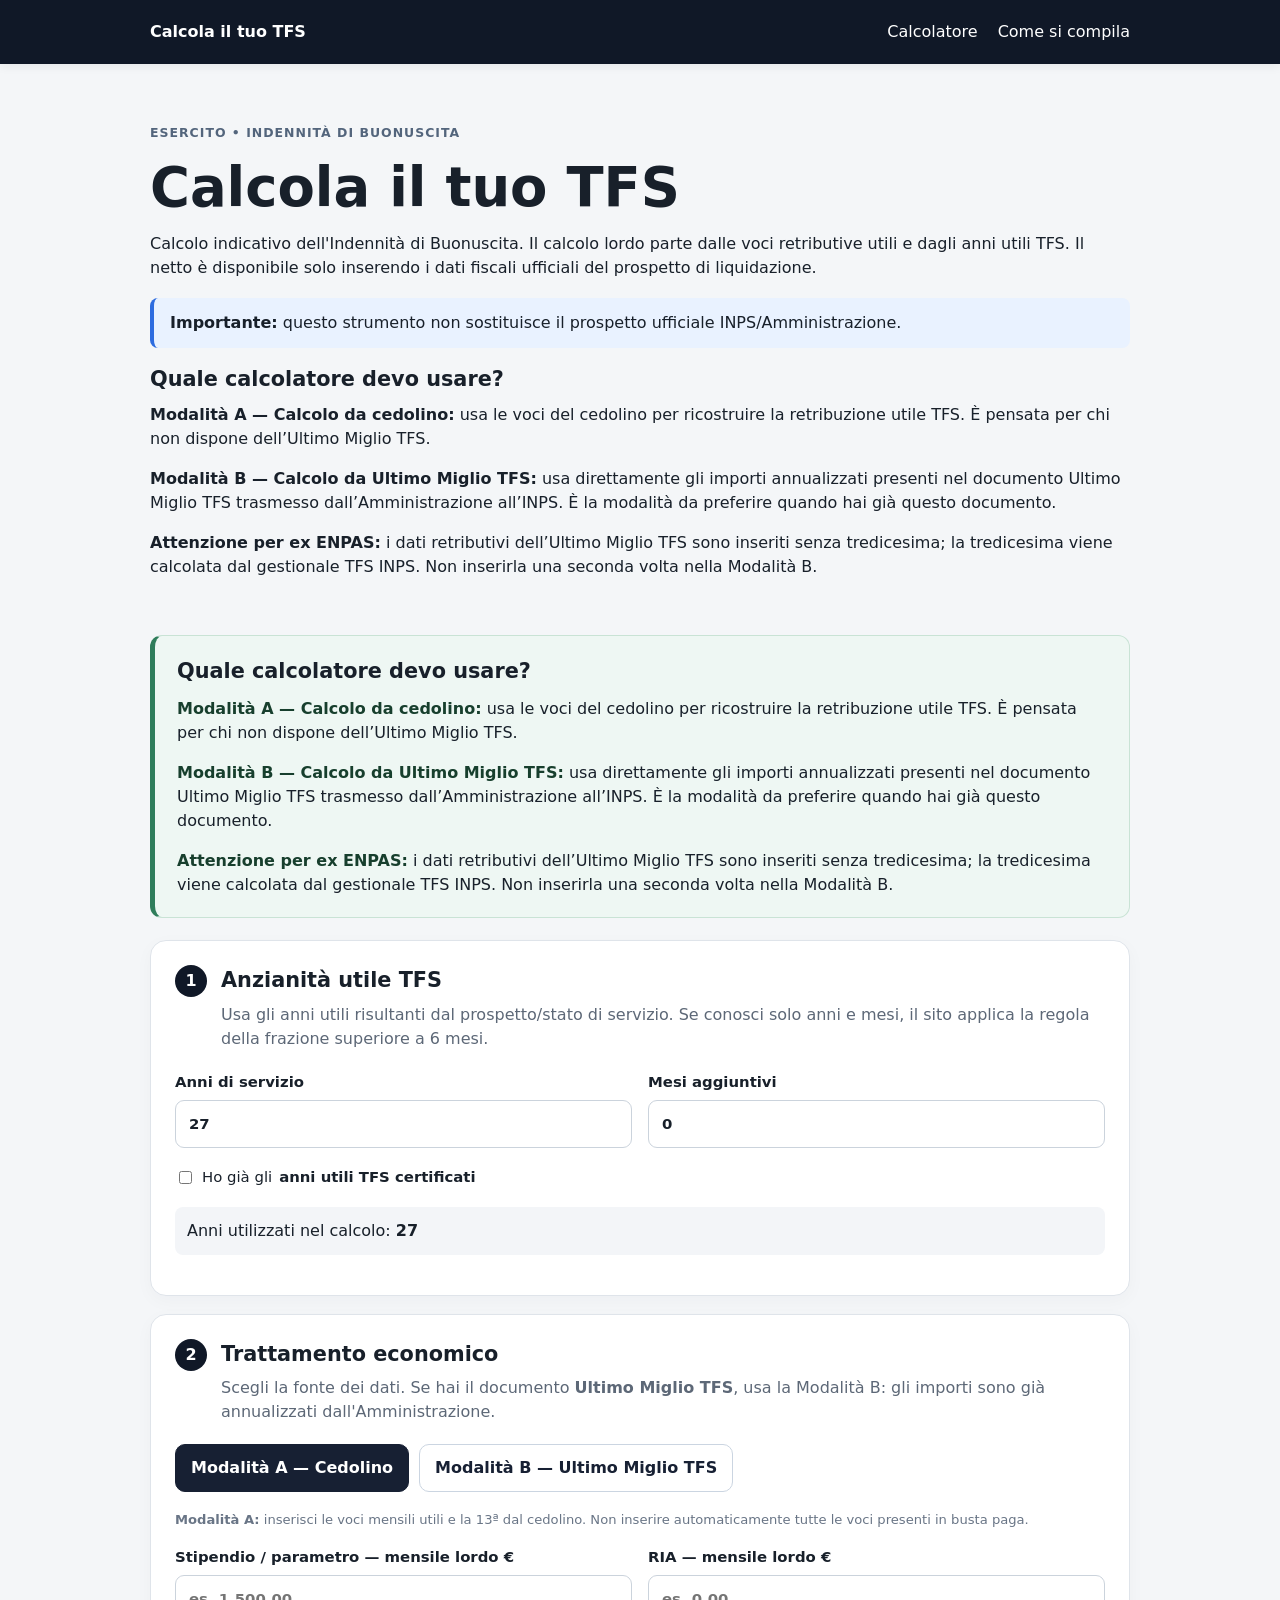
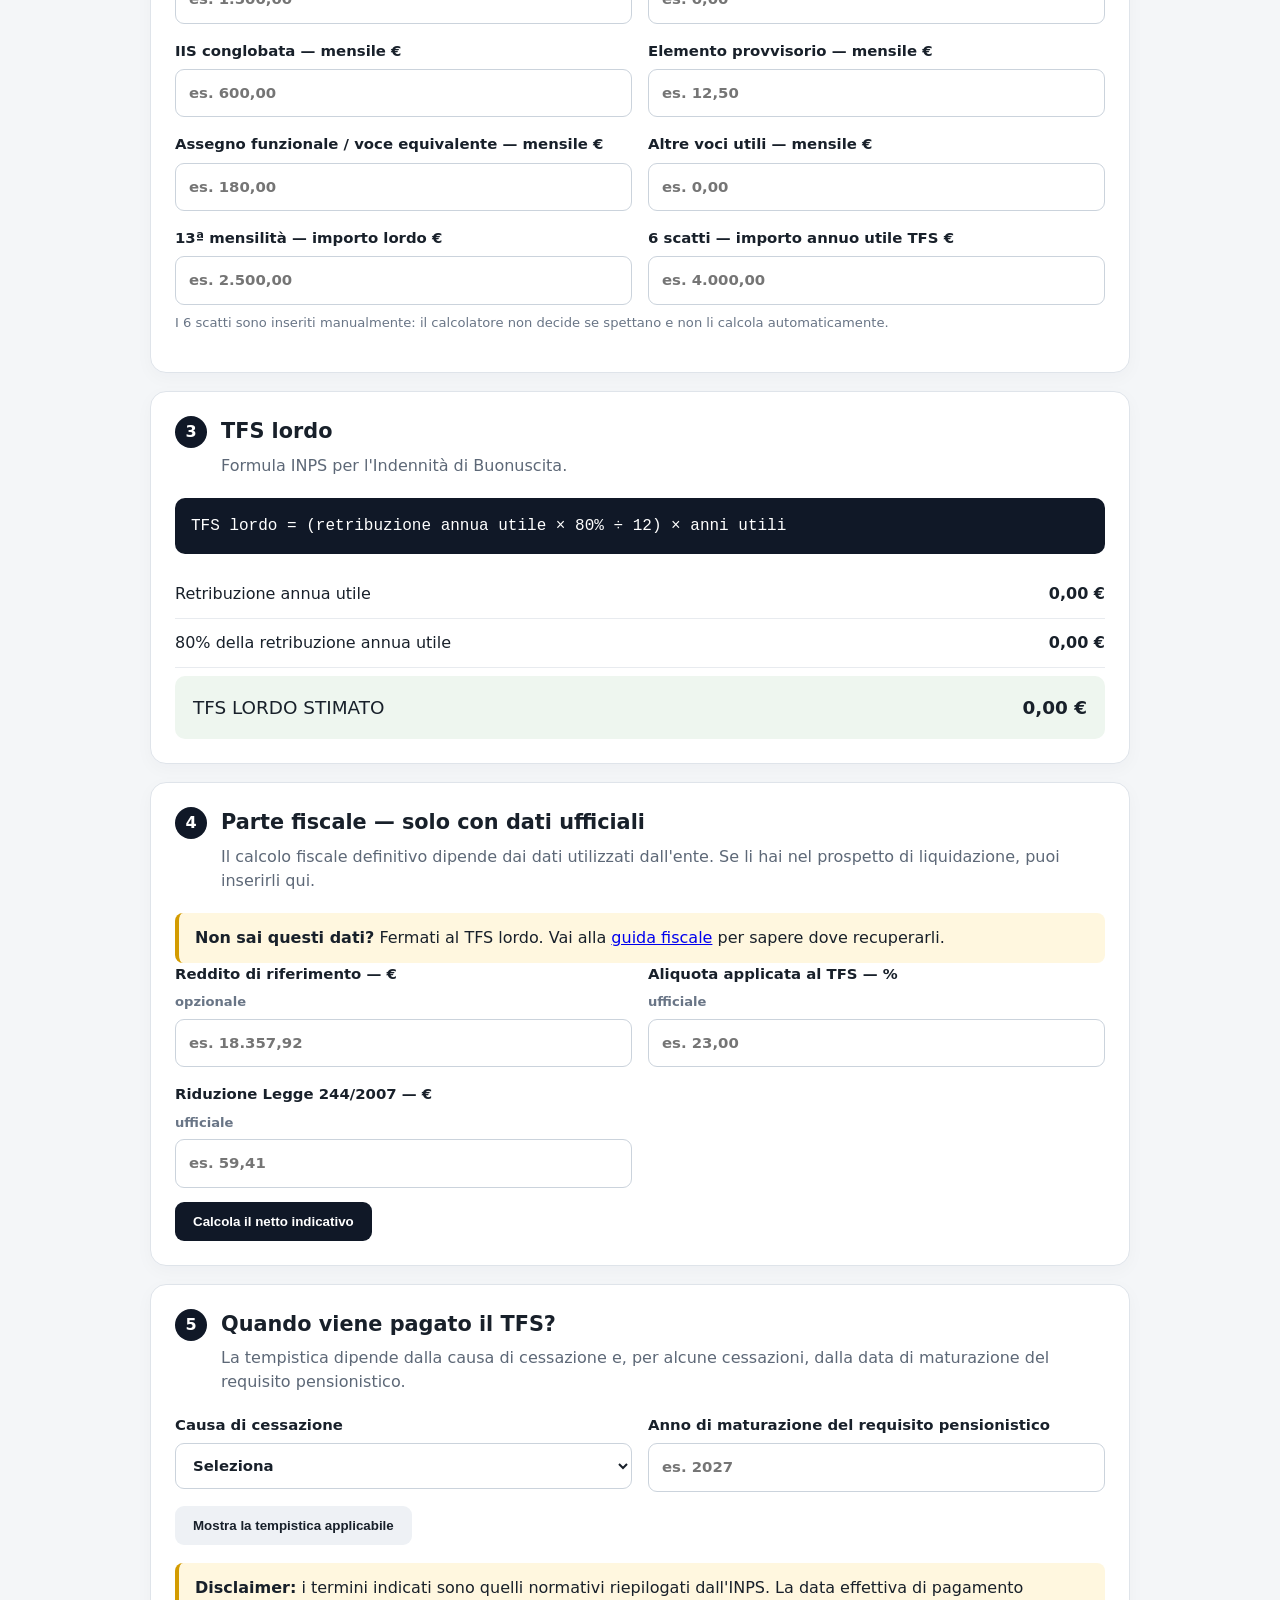
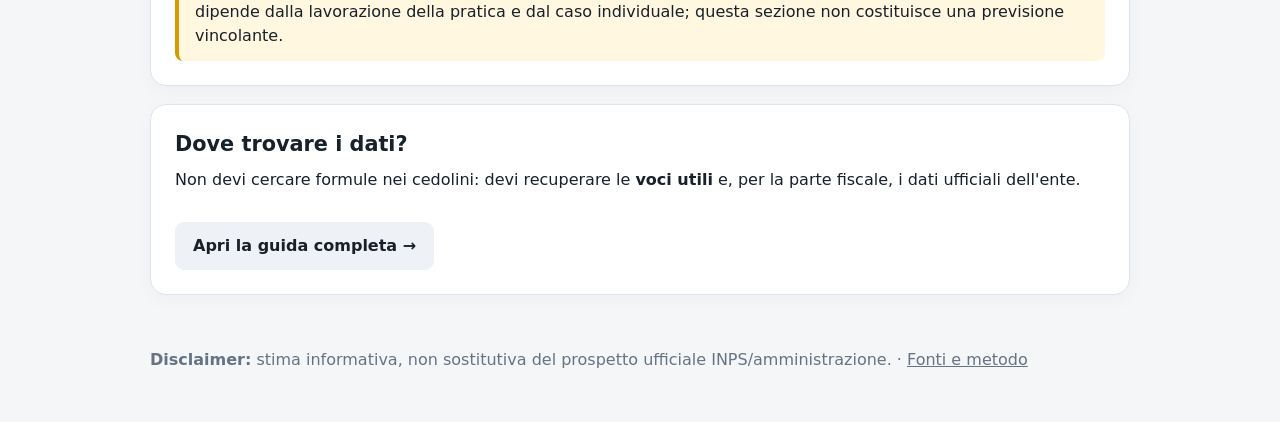
==== commit 606c0b53: "Add files via upload" ====
--- a/index.html
+++ b/index.html
@@ -21,6 +21,13 @@
     <h1>Calcola il tuo TFS</h1>
     <p>Calcolo indicativo dell'Indennità di Buonuscita. Il calcolo lordo parte dalle voci retributive utili e dagli anni utili TFS. Il netto è disponibile solo inserendo i dati fiscali ufficiali del prospetto di liquidazione.</p>
     <div class="notice"><strong>Importante:</strong> questo strumento non sostituisce il prospetto ufficiale INPS/Amministrazione.</div>
+
+<section class="info-box" style="margin:1rem auto 1.5rem; max-width:1000px;">
+  <h2>Quale calcolatore devo usare?</h2>
+  <p><strong>Modalità A — Calcolo da cedolino:</strong> usa le voci del cedolino per ricostruire la retribuzione utile TFS. È pensata per chi non dispone dell’Ultimo Miglio TFS.</p>
+  <p><strong>Modalità B — Calcolo da Ultimo Miglio TFS:</strong> usa direttamente gli importi annualizzati presenti nel documento Ultimo Miglio TFS trasmesso dall’Amministrazione all’INPS. È la modalità da preferire quando hai già questo documento.</p>
+  <p><strong>Attenzione per ex ENPAS:</strong> i dati retributivi dell’Ultimo Miglio TFS sono inseriti senza tredicesima; la tredicesima viene calcolata dal gestionale TFS INPS. Non inserirla una seconda volta nella Modalità B.</p>
+</section>
   </section>
 
   <section class="mode-explainer">
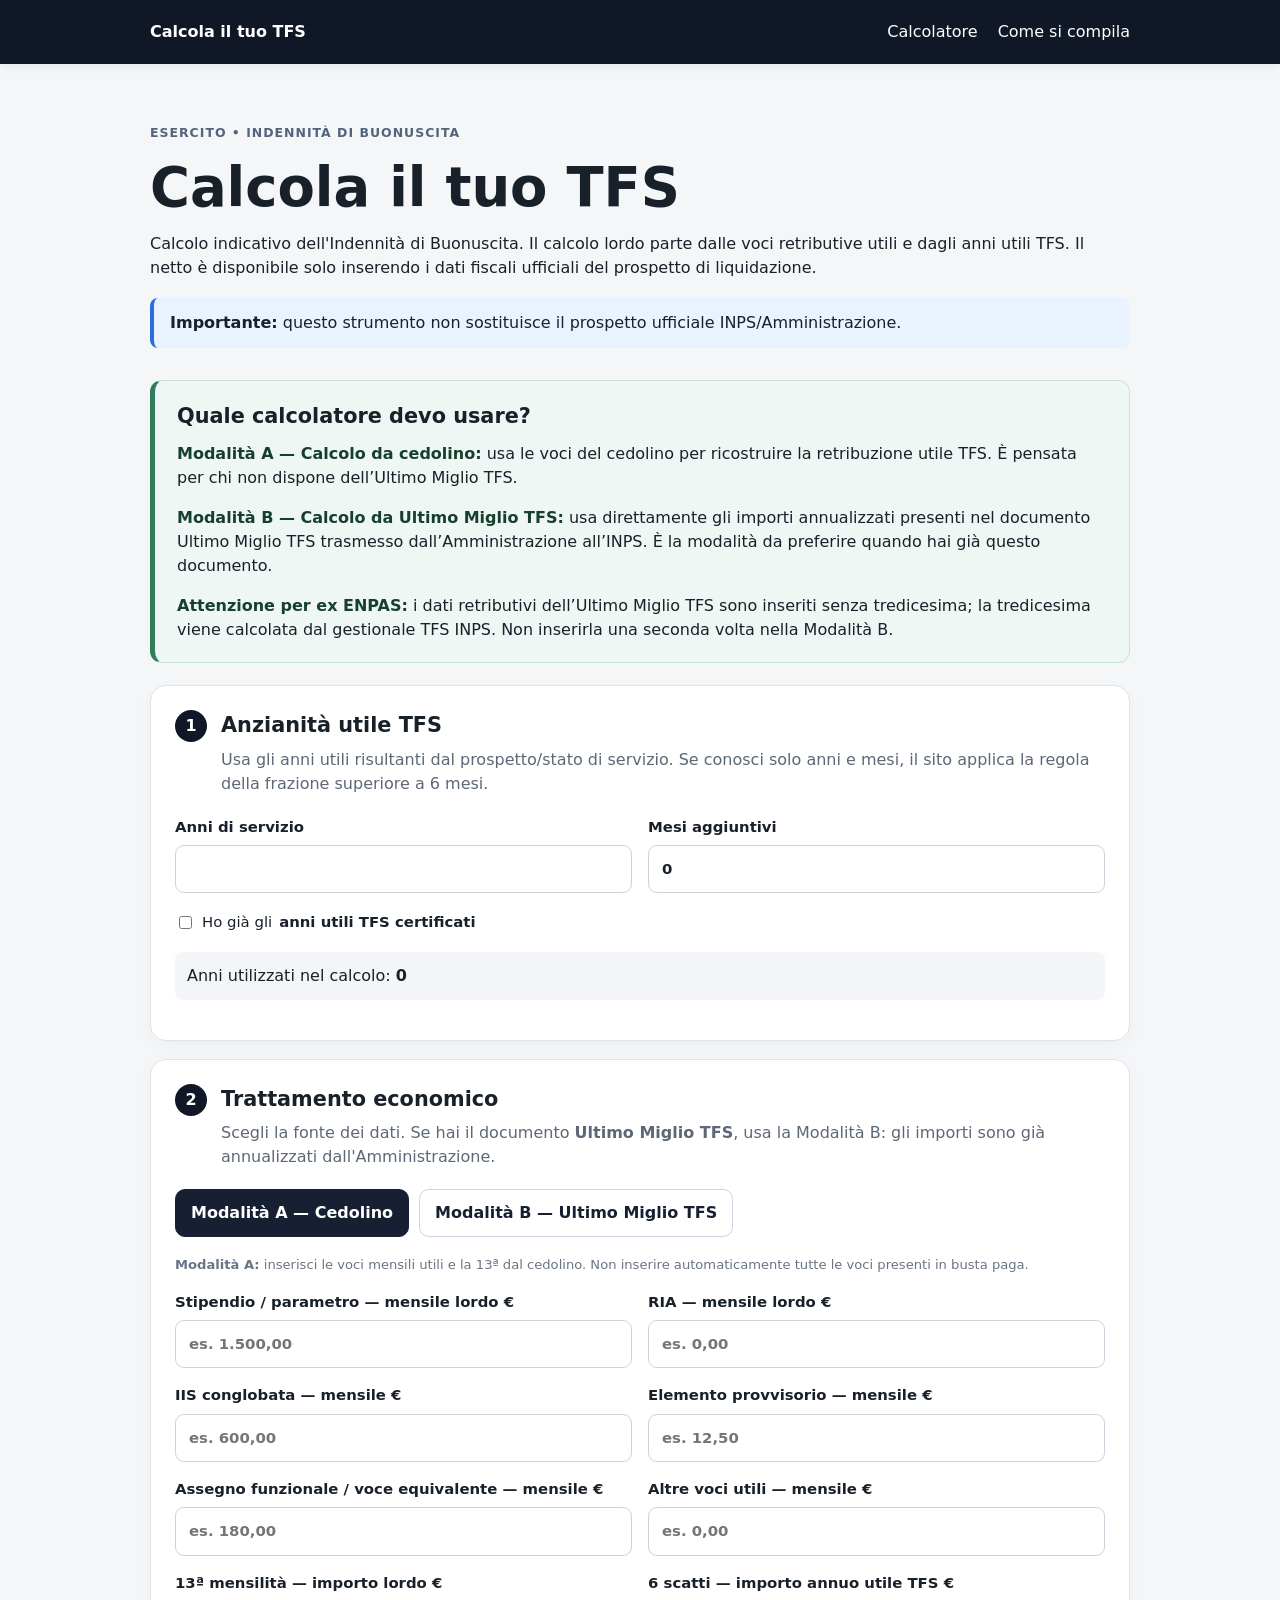
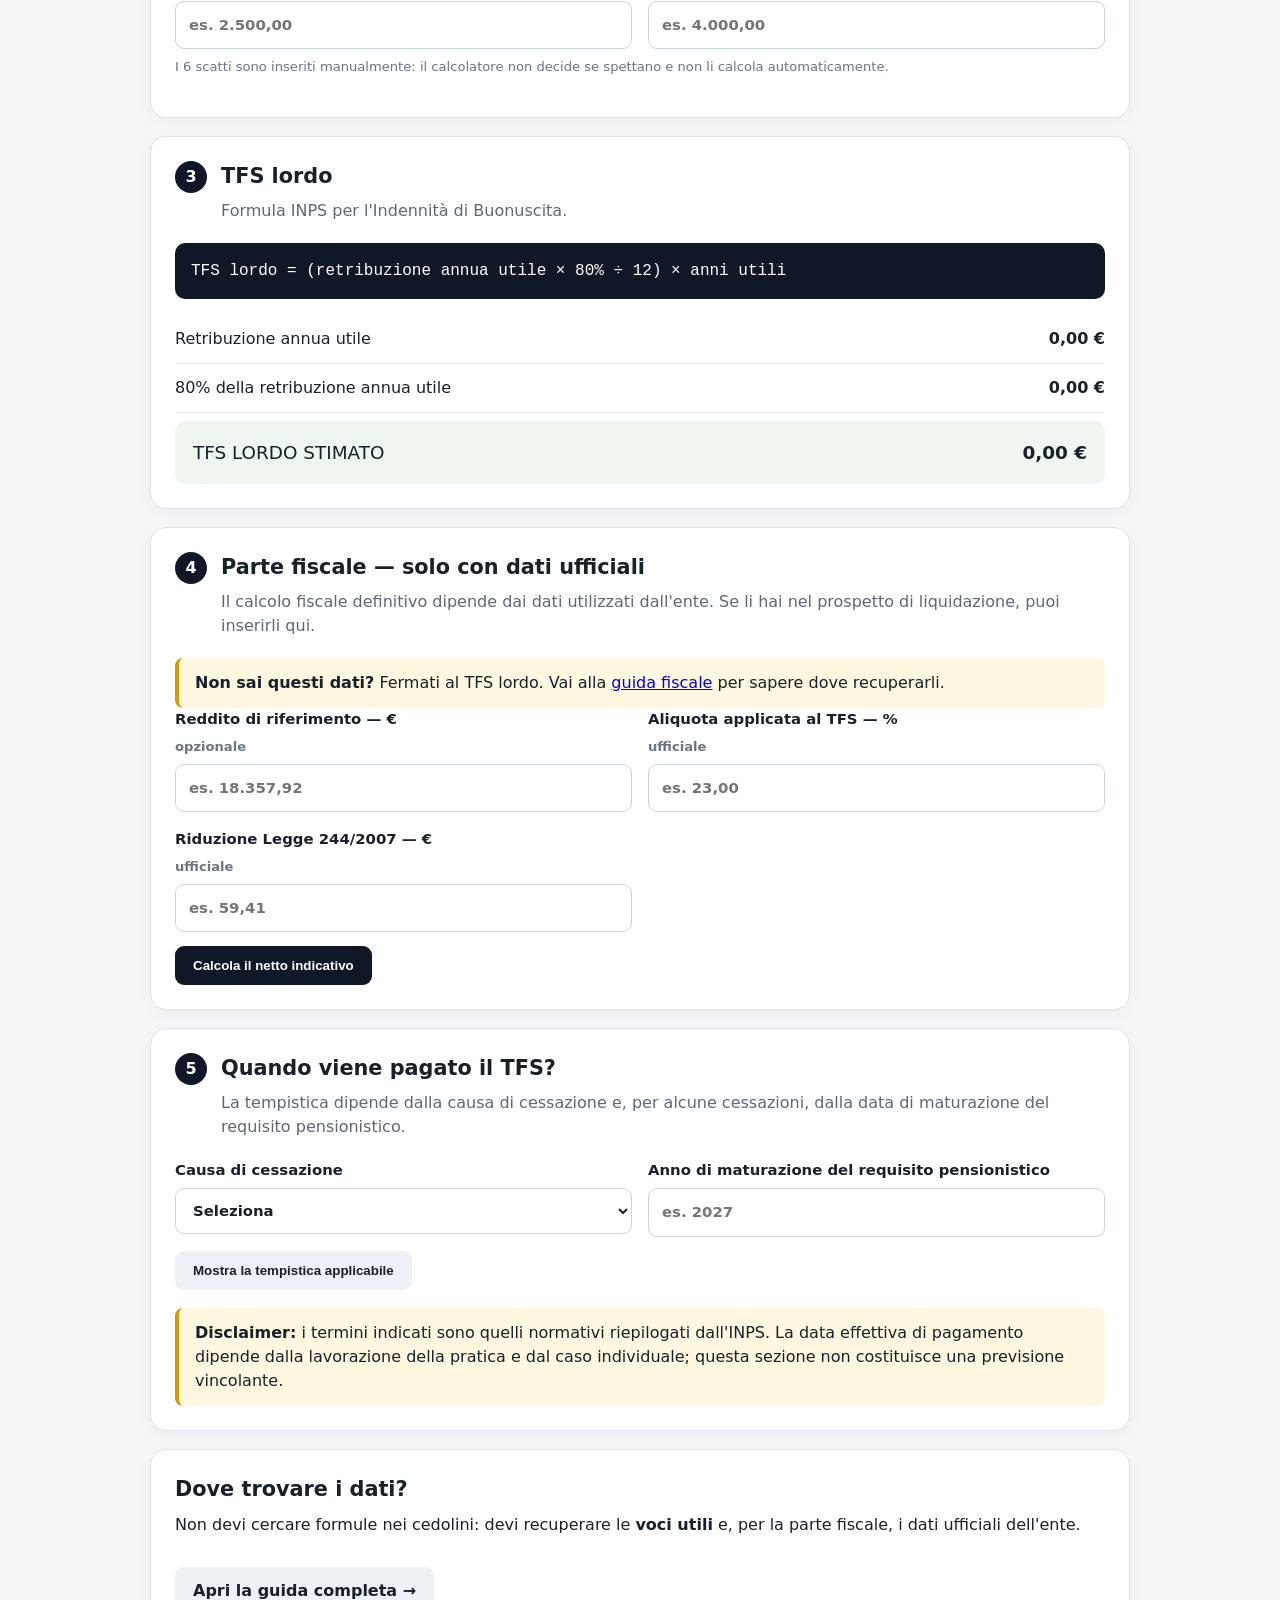
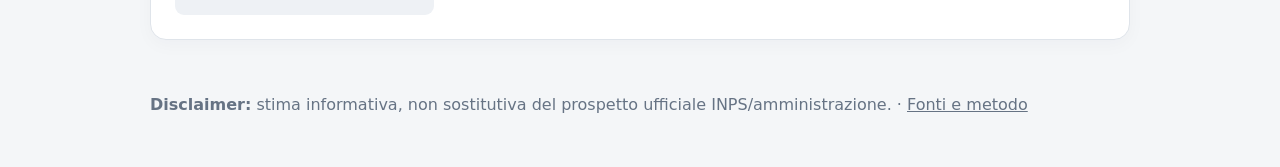
==== commit 7b405856: "Add files via upload" ====
--- a/index.html
+++ b/index.html
@@ -22,12 +22,6 @@
     <p>Calcolo indicativo dell'Indennità di Buonuscita. Il calcolo lordo parte dalle voci retributive utili e dagli anni utili TFS. Il netto è disponibile solo inserendo i dati fiscali ufficiali del prospetto di liquidazione.</p>
     <div class="notice"><strong>Importante:</strong> questo strumento non sostituisce il prospetto ufficiale INPS/Amministrazione.</div>
 
-<section class="info-box" style="margin:1rem auto 1.5rem; max-width:1000px;">
-  <h2>Quale calcolatore devo usare?</h2>
-  <p><strong>Modalità A — Calcolo da cedolino:</strong> usa le voci del cedolino per ricostruire la retribuzione utile TFS. È pensata per chi non dispone dell’Ultimo Miglio TFS.</p>
-  <p><strong>Modalità B — Calcolo da Ultimo Miglio TFS:</strong> usa direttamente gli importi annualizzati presenti nel documento Ultimo Miglio TFS trasmesso dall’Amministrazione all’INPS. È la modalità da preferire quando hai già questo documento.</p>
-  <p><strong>Attenzione per ex ENPAS:</strong> i dati retributivi dell’Ultimo Miglio TFS sono inseriti senza tredicesima; la tredicesima viene calcolata dal gestionale TFS INPS. Non inserirla una seconda volta nella Modalità B.</p>
-</section>
   </section>
 
   <section class="mode-explainer">
@@ -41,7 +35,7 @@
     <div class="section-title"><span>1</span><div><h2>Anzianità utile TFS</h2><p>Usa gli anni utili risultanti dal prospetto/stato di servizio. Se conosci solo anni e mesi, il sito applica la regola della frazione superiore a 6 mesi.</p></div></div>
     <div class="grid two">
       <label>Anni di servizio
-        <input id="years" type="number" min="0" step="1" value="27">
+        <input id="years" type="number" min="0" step="1" value="">
       </label>
       <label>Mesi aggiuntivi
         <input id="months" type="number" min="0" max="11" step="1" value="0">
@@ -50,7 +44,7 @@
     <label class="check"><input id="certifiedToggle" type="checkbox"> Ho già gli <strong>anni utili TFS certificati</strong></label>
     <div id="certifiedBox" class="hidden">
       <label>Anni utili TFS certificati
-        <input id="certifiedYears" type="number" min="1" step="1" placeholder="es. 27">
+        <input id="certifiedYears" type="number" min="1" step="1" placeholder="es. 30">
       </label>
     </div>
     <p class="result-line">Anni utilizzati nel calcolo: <strong id="usefulYears">0</strong></p>
@@ -114,7 +108,7 @@
           <input id="umSixSteps" class="money-input" type="text" inputmode="decimal" autocomplete="off" placeholder="es. 0,00">
         </label>
       </div>
-      <p class="hint">La 13ª non va inserita qui se stai copiando un Ultimo Miglio ex ENPAS: il sistema INPS la considera separatamente. Il calcolatore la stima come 1/12 del “Trattamento stipendiale art. 2” per rendere leggibile il calcolo; il dato ufficiale di liquidazione resta prevalente.</p>
+      <p class="hint">La 13ª non va inserita qui se stai copiando un Ultimo Miglio ex ENPAS: l’INPS indica che viene calcolata automaticamente dal gestionale TFS. Il calcolatore la stima come 1/12 del totale annualizzato delle voci utili inserite, solo per fornire una simulazione; il dato ufficiale di liquidazione resta prevalente.</p>
     </div>
   </section>
 
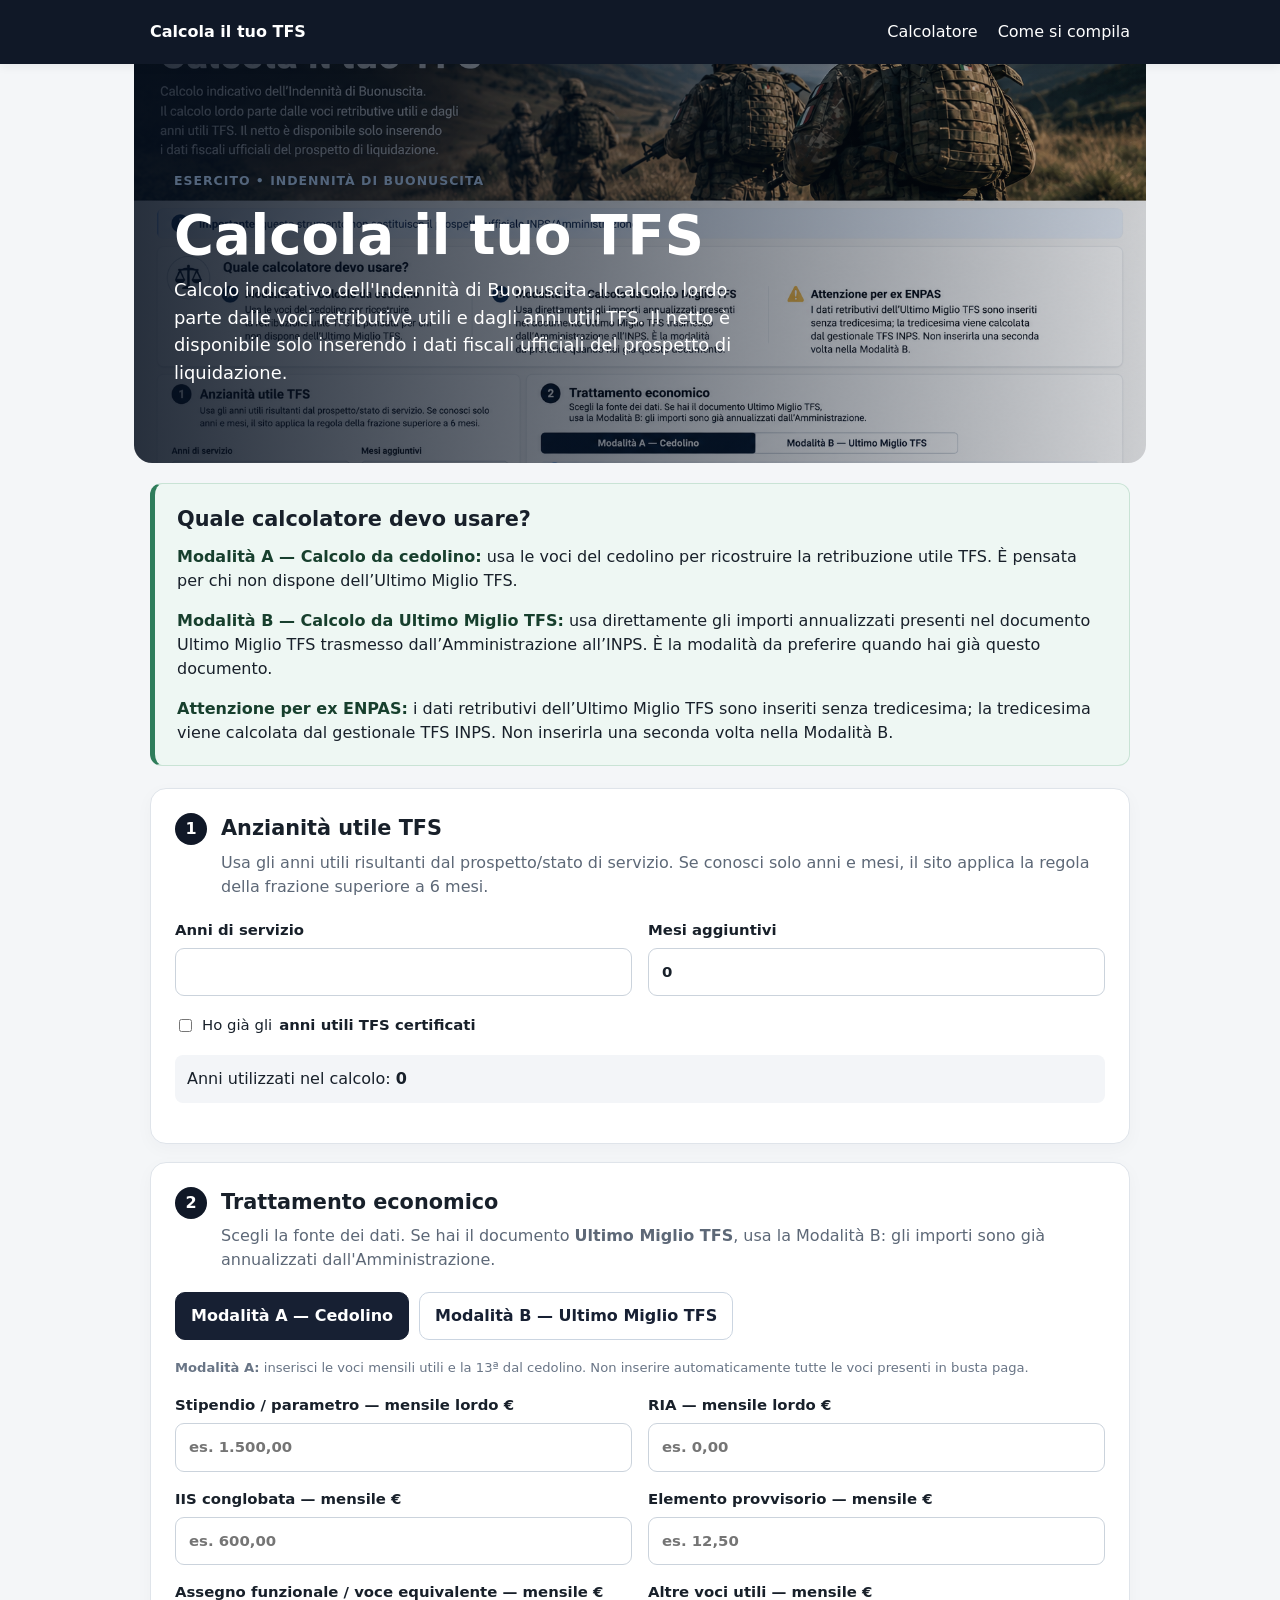
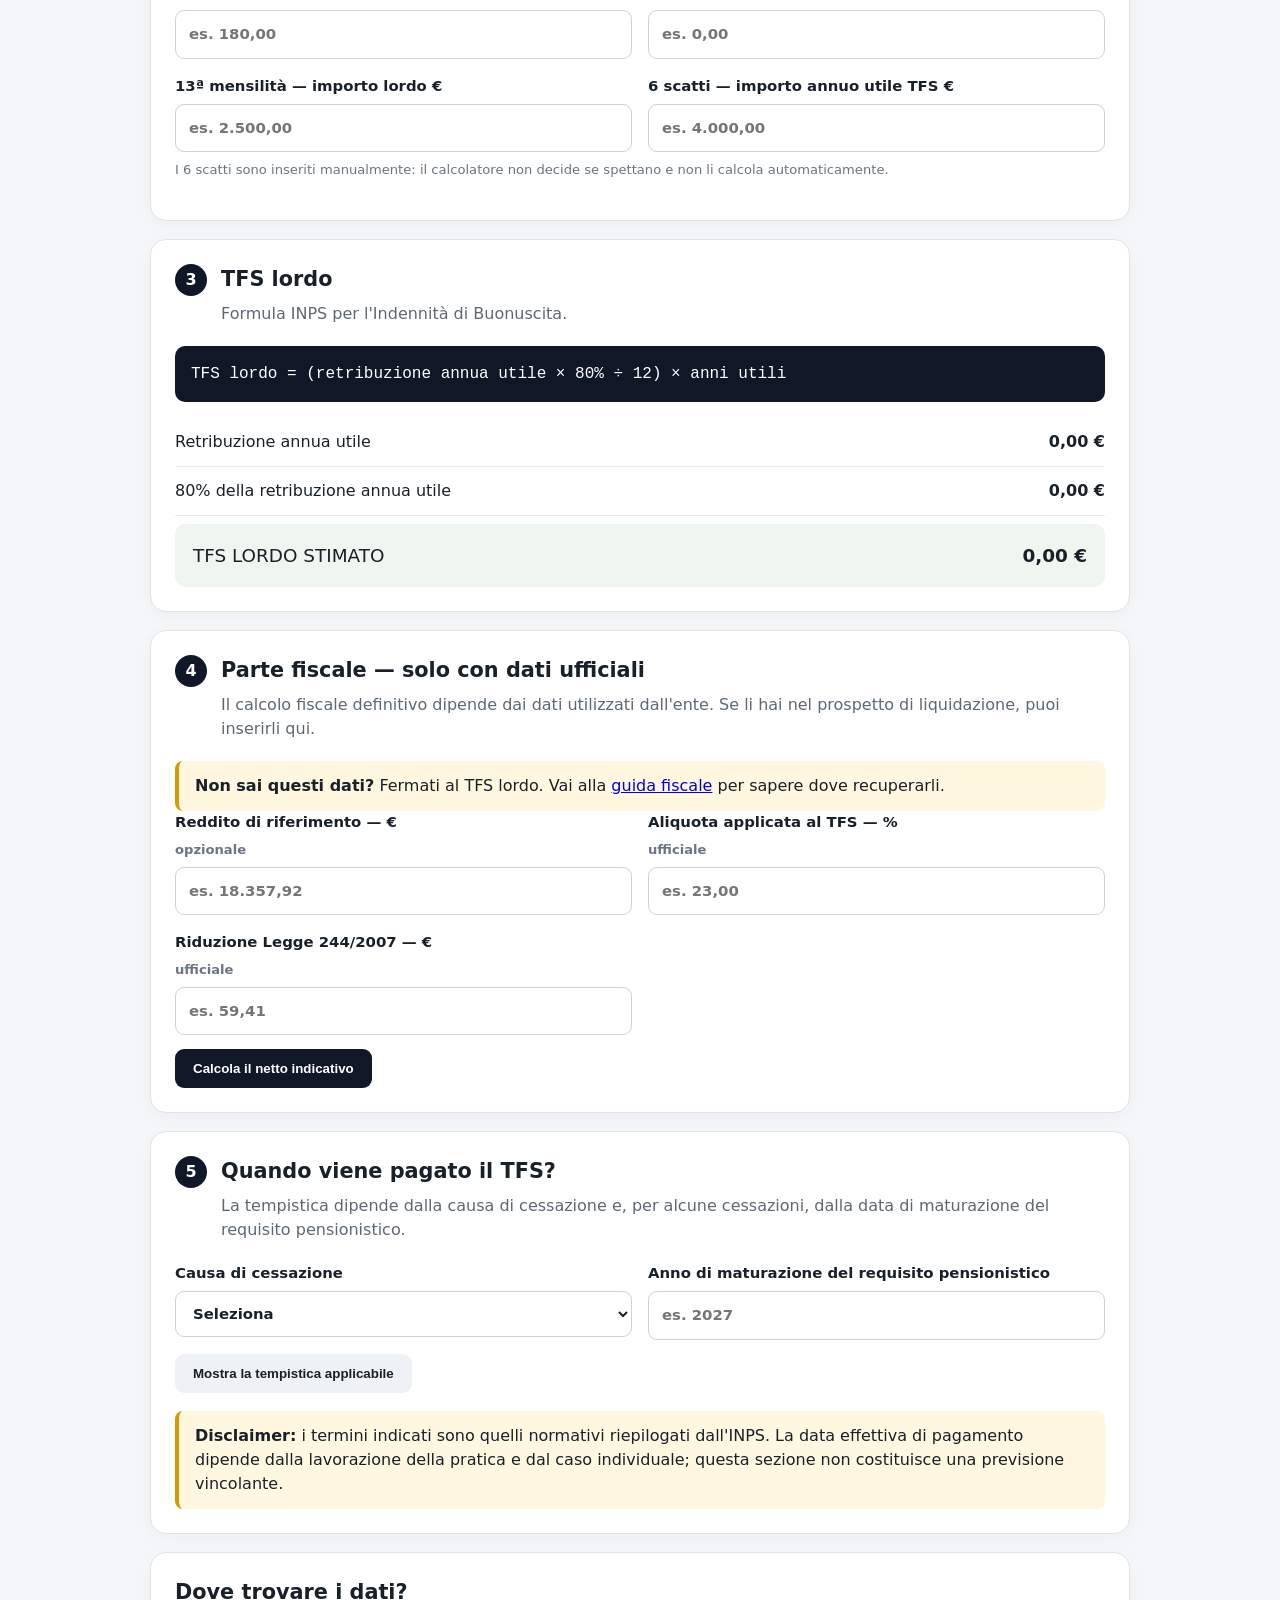
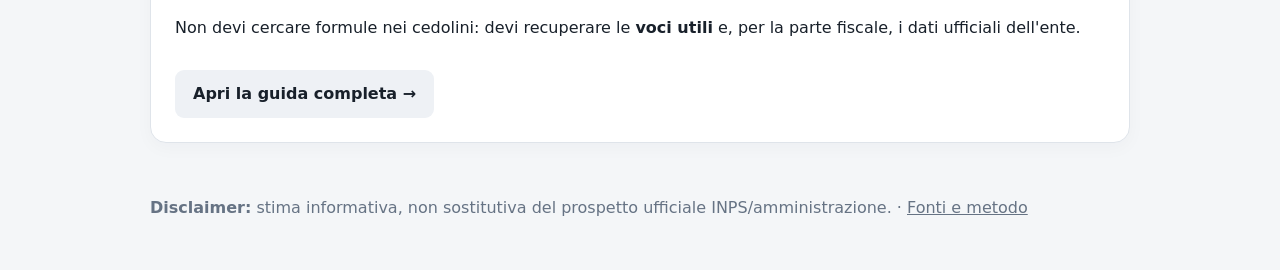
==== commit a8519551: "Add files via upload" ====
--- a/index.html
+++ b/index.html
@@ -16,13 +16,13 @@
 </header>
 
 <main class="wrap">
-  <section class="hero">
+  <section class="hero hero-image" style="background-image:url('assets/hero-militari.png');">
+  <div class="hero-overlay">
     <p class="eyebrow">Esercito • Indennità di Buonuscita</p>
     <h1>Calcola il tuo TFS</h1>
     <p>Calcolo indicativo dell'Indennità di Buonuscita. Il calcolo lordo parte dalle voci retributive utili e dagli anni utili TFS. Il netto è disponibile solo inserendo i dati fiscali ufficiali del prospetto di liquidazione.</p>
-    <div class="notice"><strong>Importante:</strong> questo strumento non sostituisce il prospetto ufficiale INPS/Amministrazione.</div>
-
-  </section>
+  </div>
+</section>
 
   <section class="mode-explainer">
     <h2>Quale calcolatore devo usare?</h2>
--- a/css/style.css
+++ b/css/style.css
@@ -6,4 +6,50 @@
 .mode-button{border:1px solid #cbd5e1;background:#fff;color:#172033;border-radius:10px;padding:11px 15px;font:inherit;font-weight:700;cursor:pointer}
 .mode-button.active{background:#172033;color:#fff;border-color:#172033}
 .mode-button:hover{filter:brightness(.97)}
-.mode-explainer{background:#eef7f3;border:1px solid #c9e3d5;border-left:5px solid #2f7d5b;border-radius:12px;padding:20px 22px;margin:4px 0 22px}.mode-explainer h2{margin-bottom:10px}.mode-explainer p:last-child{margin-bottom:0}.mode-explainer strong{color:#173f2d}+.mode-explainer{background:#eef7f3;border:1px solid #c9e3d5;border-left:5px solid #2f7d5b;border-radius:12px;padding:20px 22px;margin:4px 0 22px}.mode-explainer h2{margin-bottom:10px}.mode-explainer p:last-child{margin-bottom:0}.mode-explainer strong{color:#173f2d}
+/* Hero fotografica */
+.hero-image {
+  min-height: 390px;
+  margin: 0 -1rem 1.25rem;
+  border-radius: 0 0 18px 18px;
+  background-position: center;
+  background-size: cover;
+  background-repeat: no-repeat;
+  position: relative;
+  overflow: hidden;
+  display: flex;
+  align-items: center;
+}
+.hero-image::before {
+  content: "";
+  position: absolute;
+  inset: 0;
+  background: linear-gradient(90deg, rgba(5, 15, 30, .86) 0%, rgba(5, 15, 30, .58) 45%, rgba(5, 15, 30, .18) 100%);
+}
+.hero-overlay {
+  position: relative;
+  z-index: 1;
+  max-width: 680px;
+  padding: 3rem 2.5rem;
+  color: #fff;
+}
+.hero-overlay h1 {
+  color: #fff;
+  margin-bottom: .75rem;
+}
+.hero-overlay > p:last-child {
+  color: #fff;
+  font-size: 1.12rem;
+  line-height: 1.55;
+  margin-bottom: 0;
+}
+@media (max-width: 700px) {
+  .hero-image {
+    min-height: 340px;
+    margin-left: -0.5rem;
+    margin-right: -0.5rem;
+  }
+  .hero-overlay {
+    padding: 2rem 1.25rem;
+  }
+}
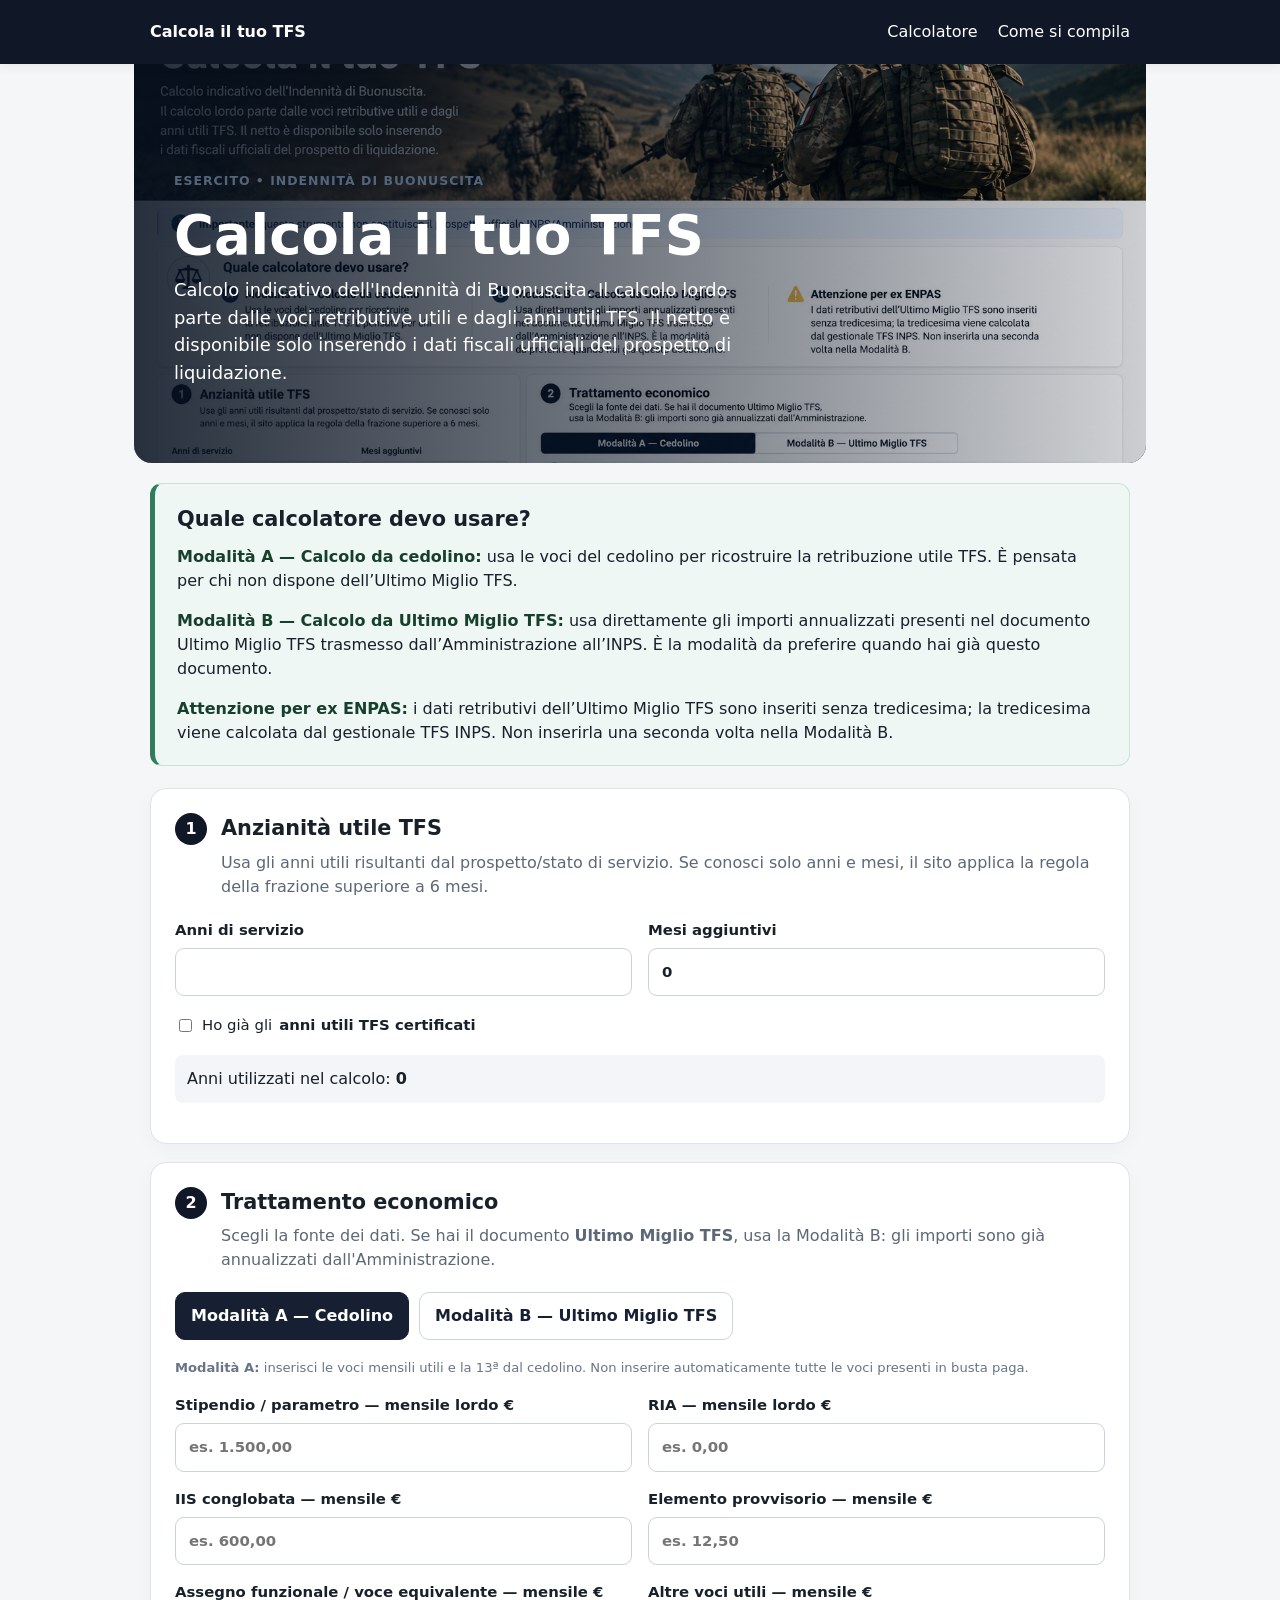
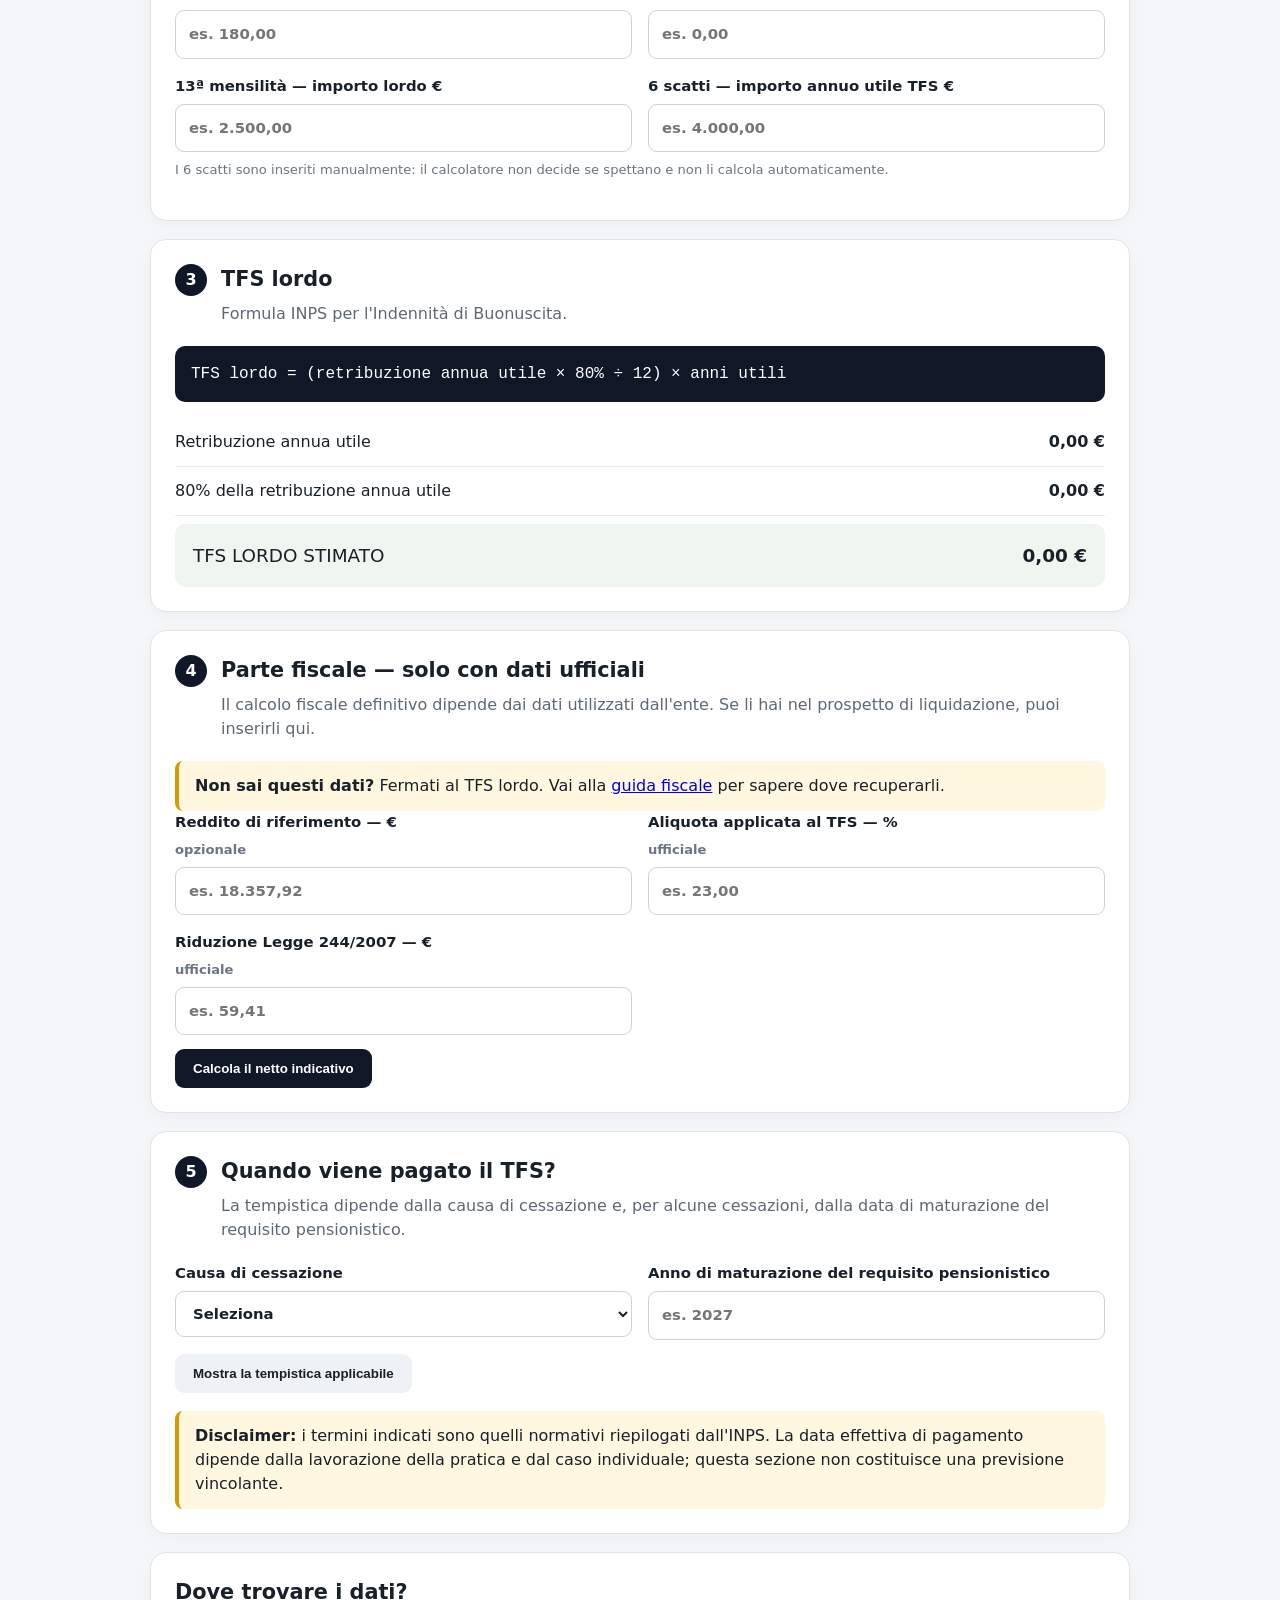
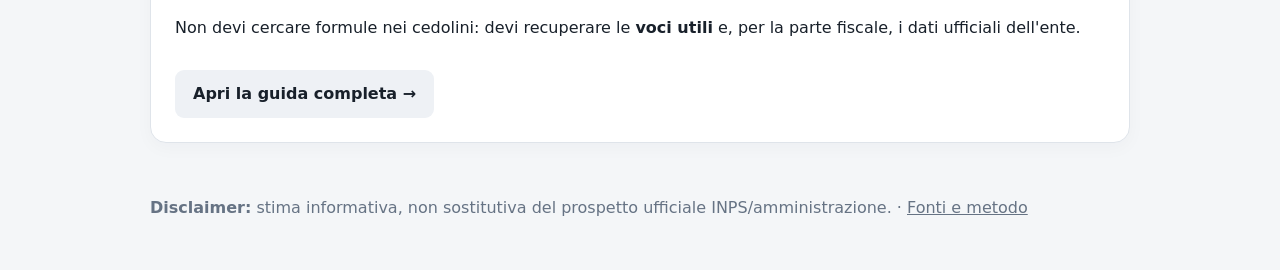
==== commit a257f543: "Add files via upload" ====
--- a/index.html
+++ b/index.html
@@ -16,7 +16,8 @@
 </header>
 
 <main class="wrap">
-  <section class="hero hero-image" style="background-image:url('assets/hero-militari.png');">
+  <section class="hero hero-image">
+  <img class="hero-photo" src="assets/hero-militari.png" alt="Militari dell'Esercito Italiano durante un'attività operativa">
   <div class="hero-overlay">
     <p class="eyebrow">Esercito • Indennità di Buonuscita</p>
     <h1>Calcola il tuo TFS</h1>
--- a/css/style.css
+++ b/css/style.css
@@ -7,24 +7,31 @@
 .mode-button.active{background:#172033;color:#fff;border-color:#172033}
 .mode-button:hover{filter:brightness(.97)}
 .mode-explainer{background:#eef7f3;border:1px solid #c9e3d5;border-left:5px solid #2f7d5b;border-radius:12px;padding:20px 22px;margin:4px 0 22px}.mode-explainer h2{margin-bottom:10px}.mode-explainer p:last-child{margin-bottom:0}.mode-explainer strong{color:#173f2d}
+
 /* Hero fotografica */
 .hero-image {
   min-height: 390px;
   margin: 0 -1rem 1.25rem;
   border-radius: 0 0 18px 18px;
-  background-position: center;
-  background-size: cover;
-  background-repeat: no-repeat;
   position: relative;
   overflow: hidden;
   display: flex;
   align-items: center;
+  background: #071525;
 }
-.hero-image::before {
+.hero-photo {
+  position: absolute;
+  inset: 0;
+  width: 100%;
+  height: 100%;
+  object-fit: cover;
+  object-position: center;
+}
+.hero-image::after {
   content: "";
   position: absolute;
   inset: 0;
-  background: linear-gradient(90deg, rgba(5, 15, 30, .86) 0%, rgba(5, 15, 30, .58) 45%, rgba(5, 15, 30, .18) 100%);
+  background: linear-gradient(90deg, rgba(5,15,30,.86) 0%, rgba(5,15,30,.58) 45%, rgba(5,15,30,.18) 100%);
 }
 .hero-overlay {
   position: relative;
